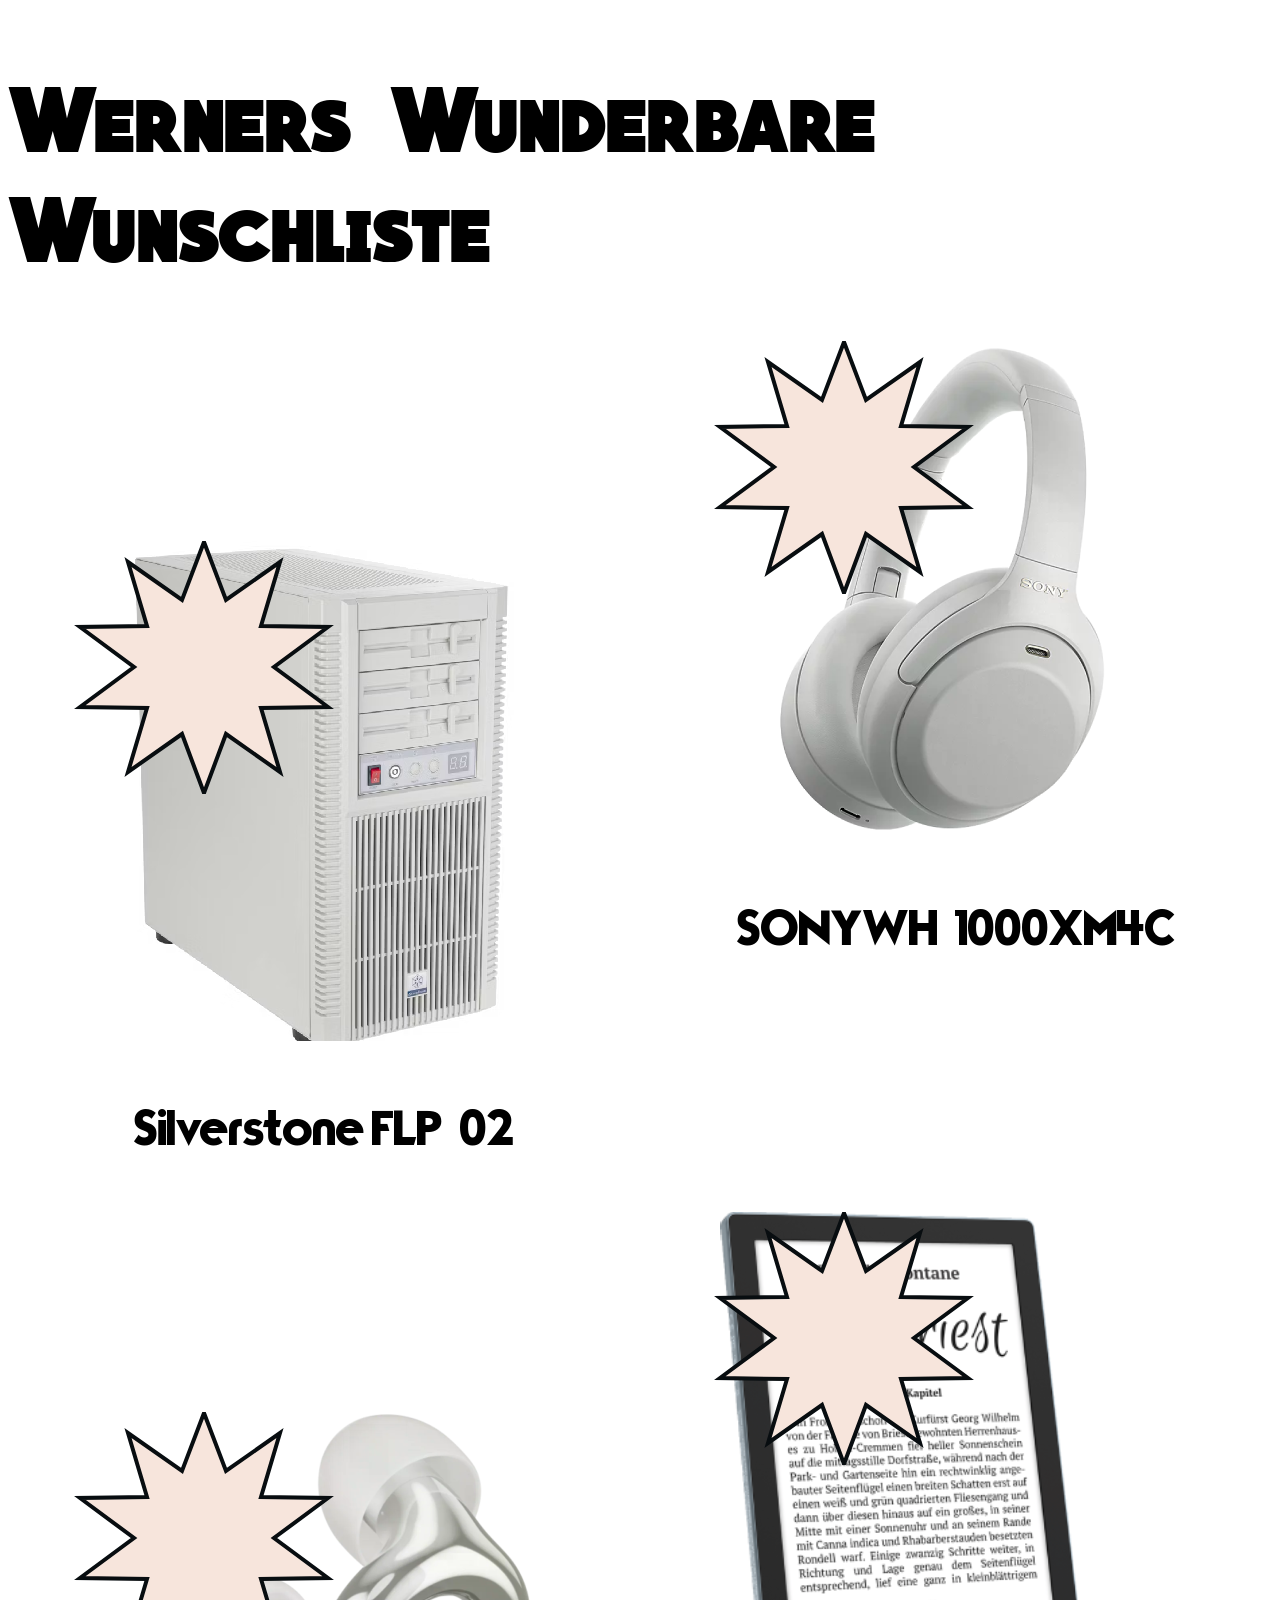
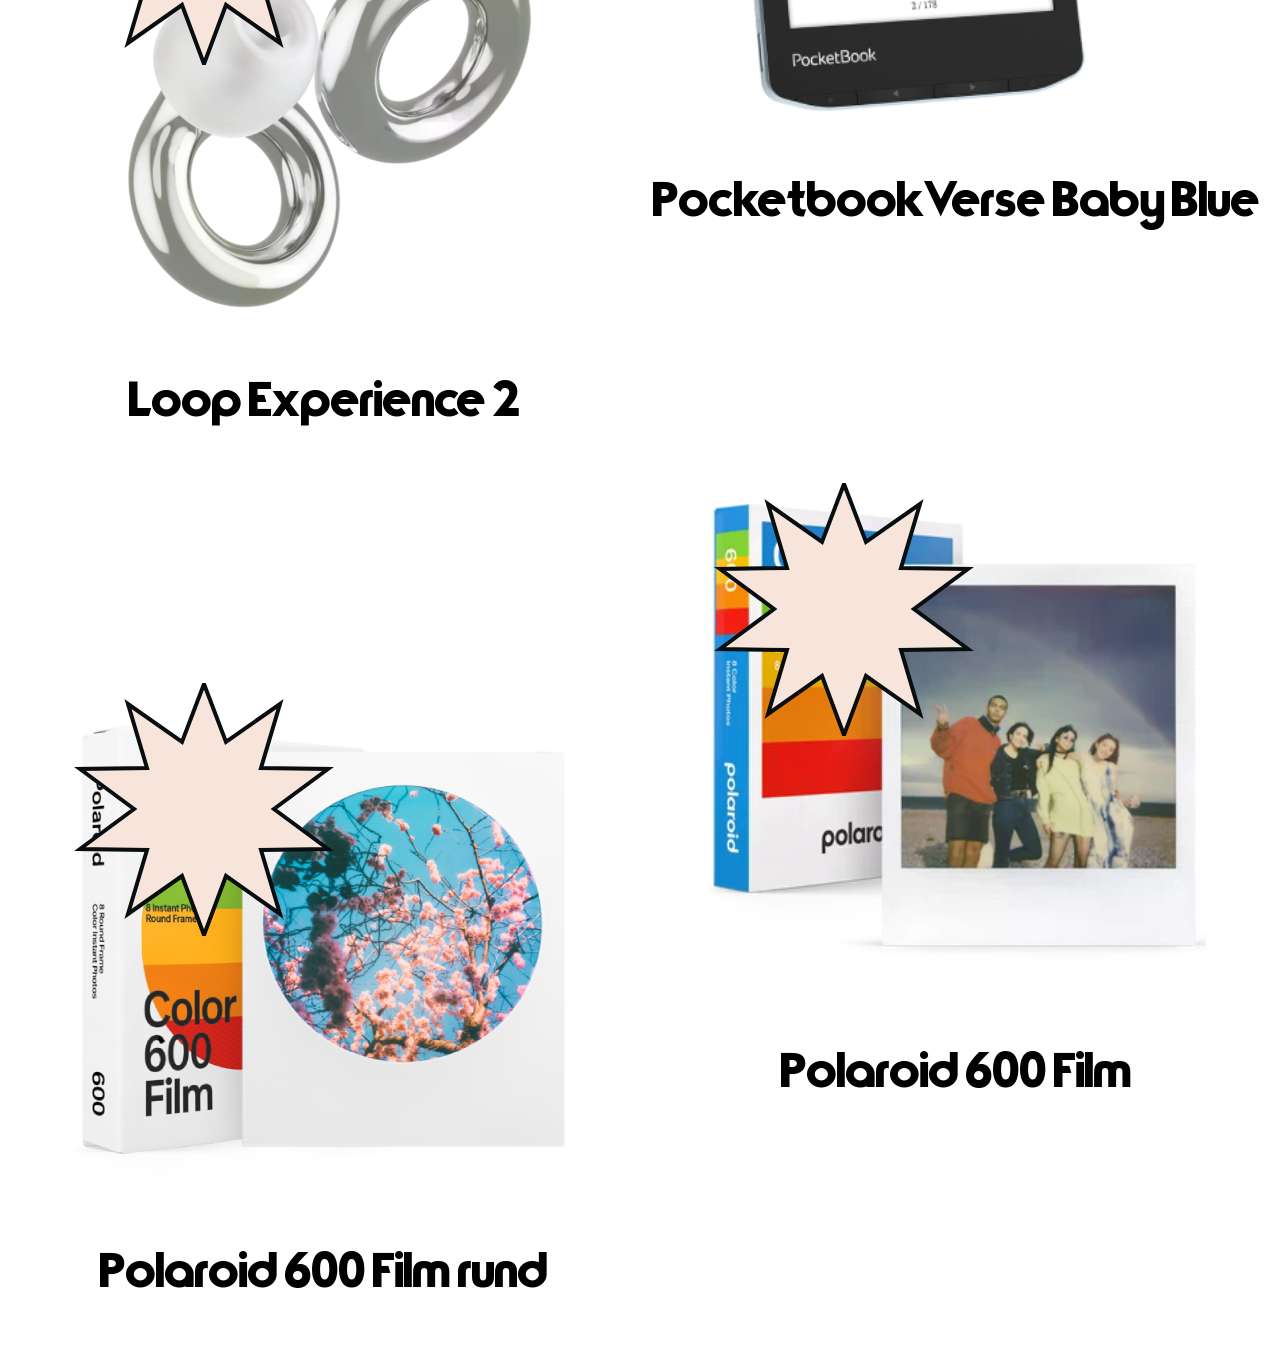
==== index.html @ a904d970 "weitere custom fonts gedownloadet. ein font für die produktnamen festgelegt" ====
<!DOCTYPE html>
<html lang="de">
<head>
    <meta charset="UTF-8">
    <meta name="viewport" content="width=device-width, initial-scale=1.0">
    <title>WWW</title>
    <link rel="stylesheet" href="styles.css">
</head>
<body>
    <h1>Werners Wunderbare Wunschliste</h1>
    <div class="wishlist">
        <div class="left-side">
            <div class="blocker"></div>
            <div class="left-content-container">
                <img src="pictures/pictures_one-size/2_pc-case.png" class="pc">
                <img src="pictures/price_star.svg" class="star-left">
                <p>Silverstone FLP-02</p>
            </div>
            <div class="left-content-container">
                <img src="pictures/pictures_one-size/2_loop-earplugs.png" class="pc">
                <img src="pictures/price_star.svg" class="star-left">
                <p>Loop Experience 2</p>
            </div>
            <div class="left-content-container">
                <img src="pictures/pictures_one-size/2_polaroid-round.png" class="polaroidRound">
                <img src="pictures/price_star.svg" class="star-left">
                <p>Polaroid 600 Film rund</p>
            </div>
        </div>
        <div class="right-side">
            <div class="right-content-container">
                <img src="pictures/pictures_one-size/2_sony_kopfhörer.png" class="headphone">
                <img src="pictures/price_star.svg" class="star-right">
                <p>SONY WH-1000XM4C</p>
            </div>
            <div class="right-content-container">
                <img src="pictures/pictures_one-size/2_e-reader.png" class="reader">
                <img src="pictures/price_star.svg" class="star-right">
                <p>Pocketbook Verse Baby Blue</p>
            </div>
            <div class="right-content-container">
                <img src="pictures/pictures_one-size/2_polaroid.png" class="polaroid">
                <img src="pictures/price_star.svg" class="star-right">
                <p>Polaroid 600 Film</p>
            </div>
        </div>
    </div>
</body>
</html>
---- styles.css ----
@font-face {
    font-family: disco;
    src: url(/pictures/70SdiscopersonaluseBold-w14z2.otf);
}

@font-face {
    font-family: kritzelei;
    src: url(/pictures/BubbleBath.ttf);
}
@font-face {
    font-family: portal;
    src: url(/pictures/Typographica-Blp5.ttf);
}
@font-face {
    font-family: brachial;
    src: url(/pictures/QuartzoBold-W9lv.ttf);
}


.wishlist {
    display: flex;
}

.left-side, .right-side {
    width: 50%;
    display: flex;
    flex-direction: column;
    align-items: center;
    gap: 200px;
}

.star-left {
    position: absolute;
    left: 0px;
}

.star-right {
    position: absolute;
    left: 50%;
}

p {
    text-align: center;
    font-family: "portal";
    font-size: 50px;
}

h1 {
    display: flex;
    justify-content: center;
    font-family: "brachial";
    font-size: 90px;
    /* color: green;
    rotate: 357deg; */
}
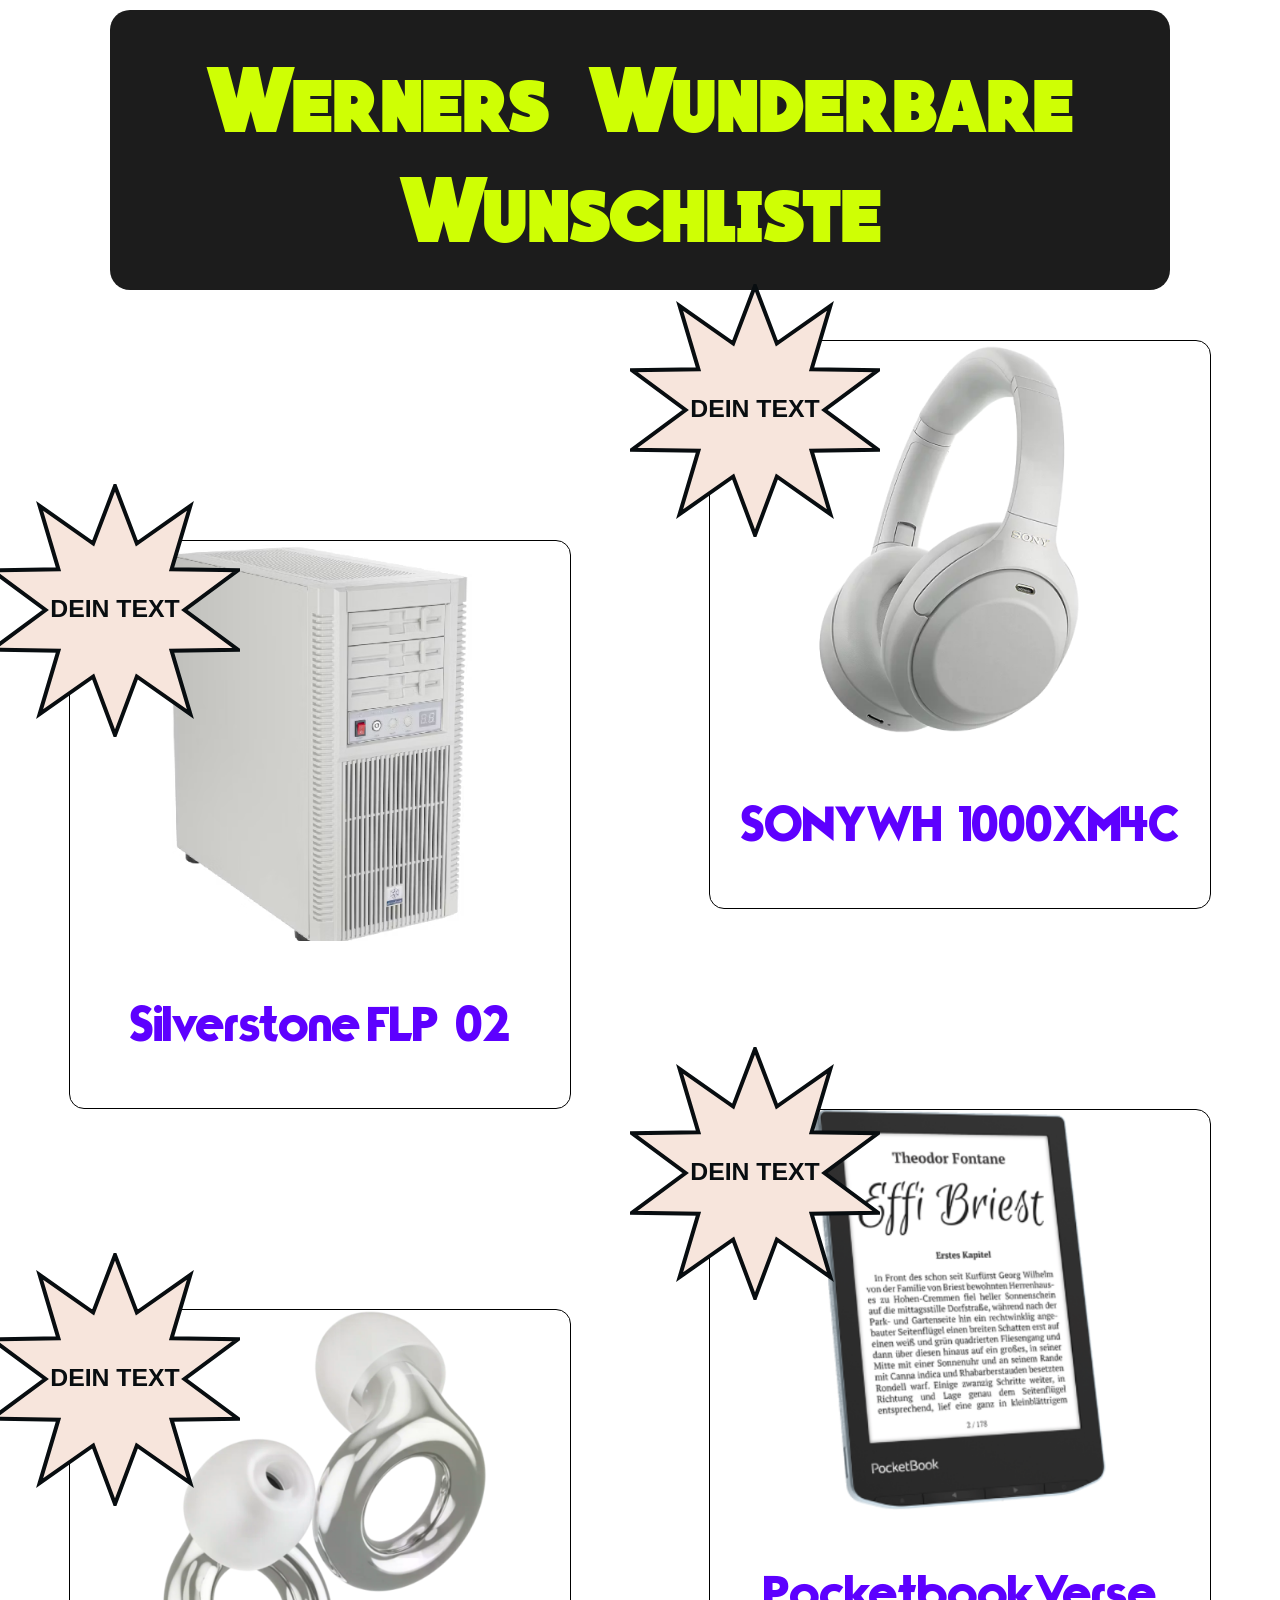
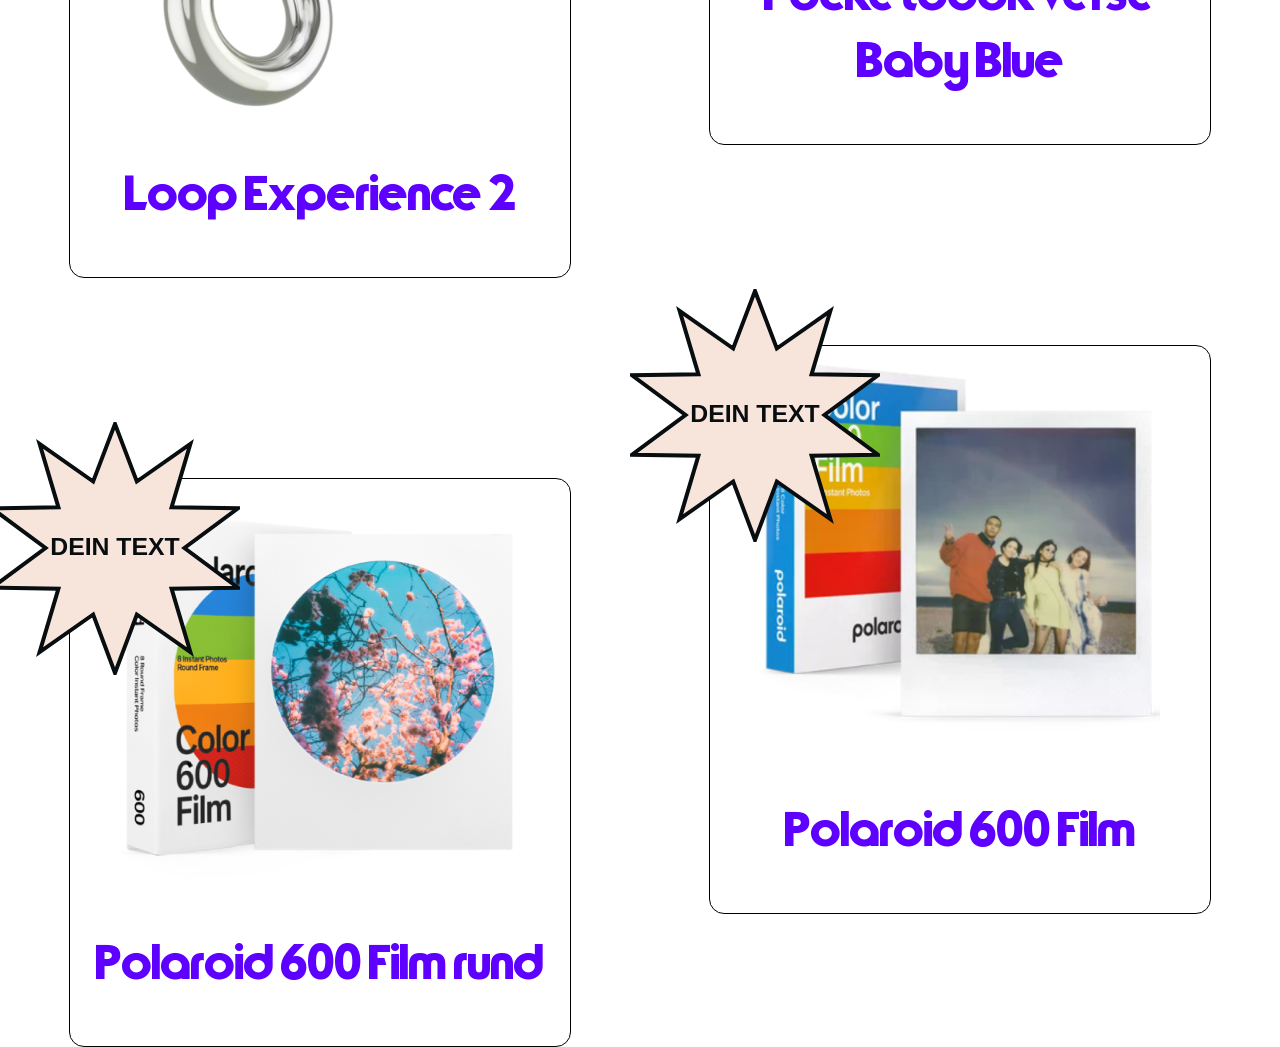
==== commit c779d8d7: "das perisstern-svg wurde überarbeitet. es steht nun text darin und die grafik hat kein padding. es w" ====
--- a/index.html
+++ b/index.html
@@ -12,34 +12,35 @@
         <div class="left-side">
             <div class="blocker"></div>
             <div class="left-content-container">
-                <img src="pictures/pictures_one-size/2_pc-case.png" class="pc">
+                <img src="pictures/pictures_one-size/2_pc-case.png" class="img-l">
                 <img src="pictures/price_star.svg" class="star-left">
                 <p>Silverstone FLP-02</p>
             </div>
             <div class="left-content-container">
-                <img src="pictures/pictures_one-size/2_loop-earplugs.png" class="pc">
+                <img src="pictures/pictures_one-size/2_loop-earplugs.png" class="img-l">
                 <img src="pictures/price_star.svg" class="star-left">
                 <p>Loop Experience 2</p>
             </div>
             <div class="left-content-container">
-                <img src="pictures/pictures_one-size/2_polaroid-round.png" class="polaroidRound">
+                <img src="pictures/pictures_one-size/2_polaroid-round.png" class="img-l">
                 <img src="pictures/price_star.svg" class="star-left">
                 <p>Polaroid 600 Film rund</p>
             </div>
         </div>
         <div class="right-side">
             <div class="right-content-container">
-                <img src="pictures/pictures_one-size/2_sony_kopfhörer.png" class="headphone">
+                <img src="pictures/pictures_one-size/2_sony_kopfhörer.png" class="img-r">
                 <img src="pictures/price_star.svg" class="star-right">
                 <p>SONY WH-1000XM4C</p>
             </div>
             <div class="right-content-container">
-                <img src="pictures/pictures_one-size/2_e-reader.png" class="reader">
+                <img src="pictures/pictures_one-size/2_e-reader.png" class="img-r">
                 <img src="pictures/price_star.svg" class="star-right">
-                <p>Pocketbook Verse Baby Blue</p>
+                <p>Pocketbook Verse<br> 
+                    Baby Blue</p>
             </div>
             <div class="right-content-container">
-                <img src="pictures/pictures_one-size/2_polaroid.png" class="polaroid">
+                <img src="pictures/pictures_one-size/2_polaroid.png" class="img-r">
                 <img src="pictures/price_star.svg" class="star-right">
                 <p>Polaroid 600 Film</p>
             </div>
--- a/styles.css
+++ b/styles.css
@@ -16,6 +16,12 @@
     src: url(/pictures/QuartzoBold-W9lv.ttf);
 }
 
+body {
+    /* background-color: #1C1C1C; */
+    background-color: white;
+    margin: 0;
+}
+
 
 .wishlist {
     display: flex;
@@ -25,31 +31,50 @@
     width: 50%;
     display: flex;
     flex-direction: column;
+    gap: 200px;
     align-items: center;
-    gap: 200px;
 }
 
-.star-left {
+.star-left, .star-right {
     position: absolute;
-    left: 0px;
-}
-
-.star-right {
-    position: absolute;
-    left: 50%;
+    width: 50%;
+    left: -16%;
+    top: -10%;
 }
 
 p {
     text-align: center;
     font-family: "portal";
     font-size: 50px;
+    background-color: white;
+    color: #5D00FF
 }
 
 h1 {
     display: flex;
-    justify-content: center;
+    flex-direction: column;
+    align-items: center;
     font-family: "brachial";
     font-size: 90px;
-    /* color: green;
-    rotate: 357deg; */
+    color: #CFFF04;
+    background-color: #1C1C1C;
+    margin: 10px auto 50px;
+    padding: 30px;
+    width: 1000px;
+    text-align: center;
+    border-radius: 20px;
+    /* rotate: 357deg; */
 }
+
+.left-content-container, .right-content-container {
+    border: 1px solid black;
+    border-radius: 15px;
+    display: flex;
+    flex-direction: column;
+    align-items: center;
+    position: relative;
+}
+
+.img-l, .img-r {
+    width: 80%;
+}
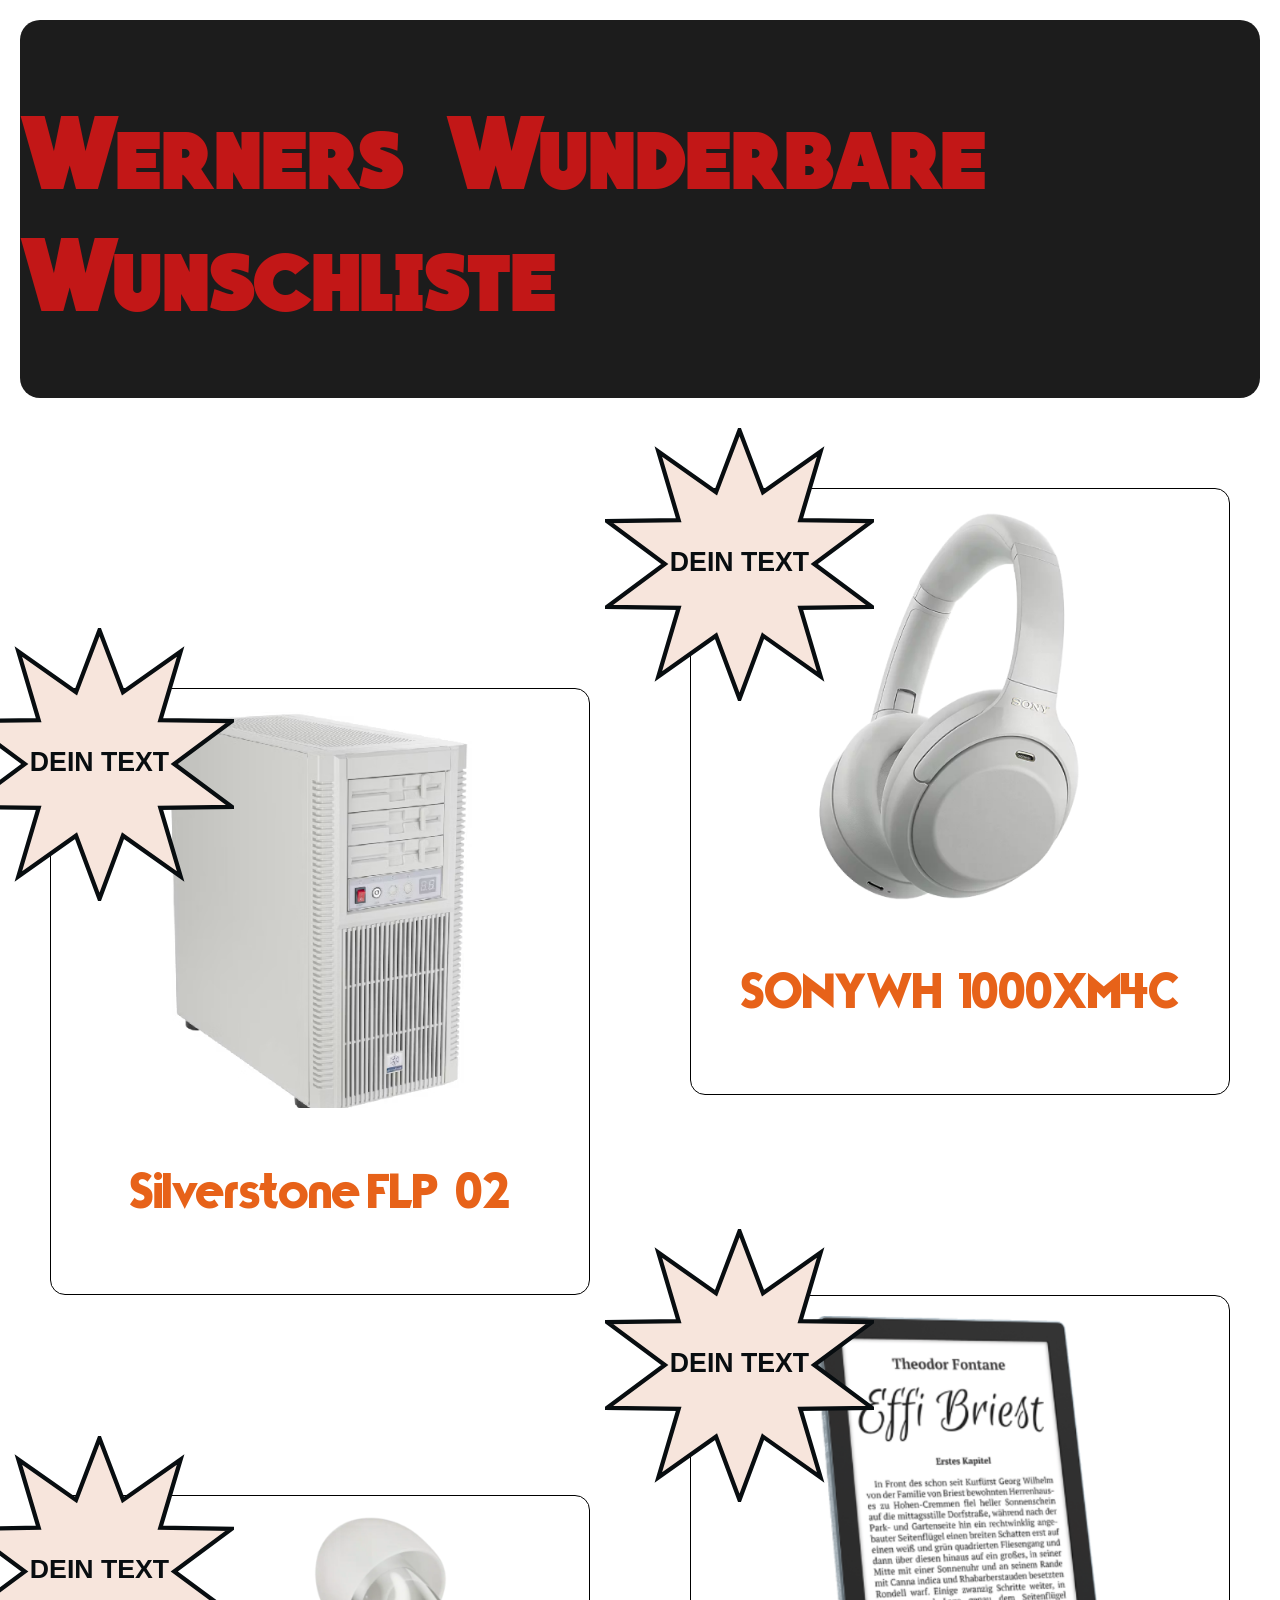
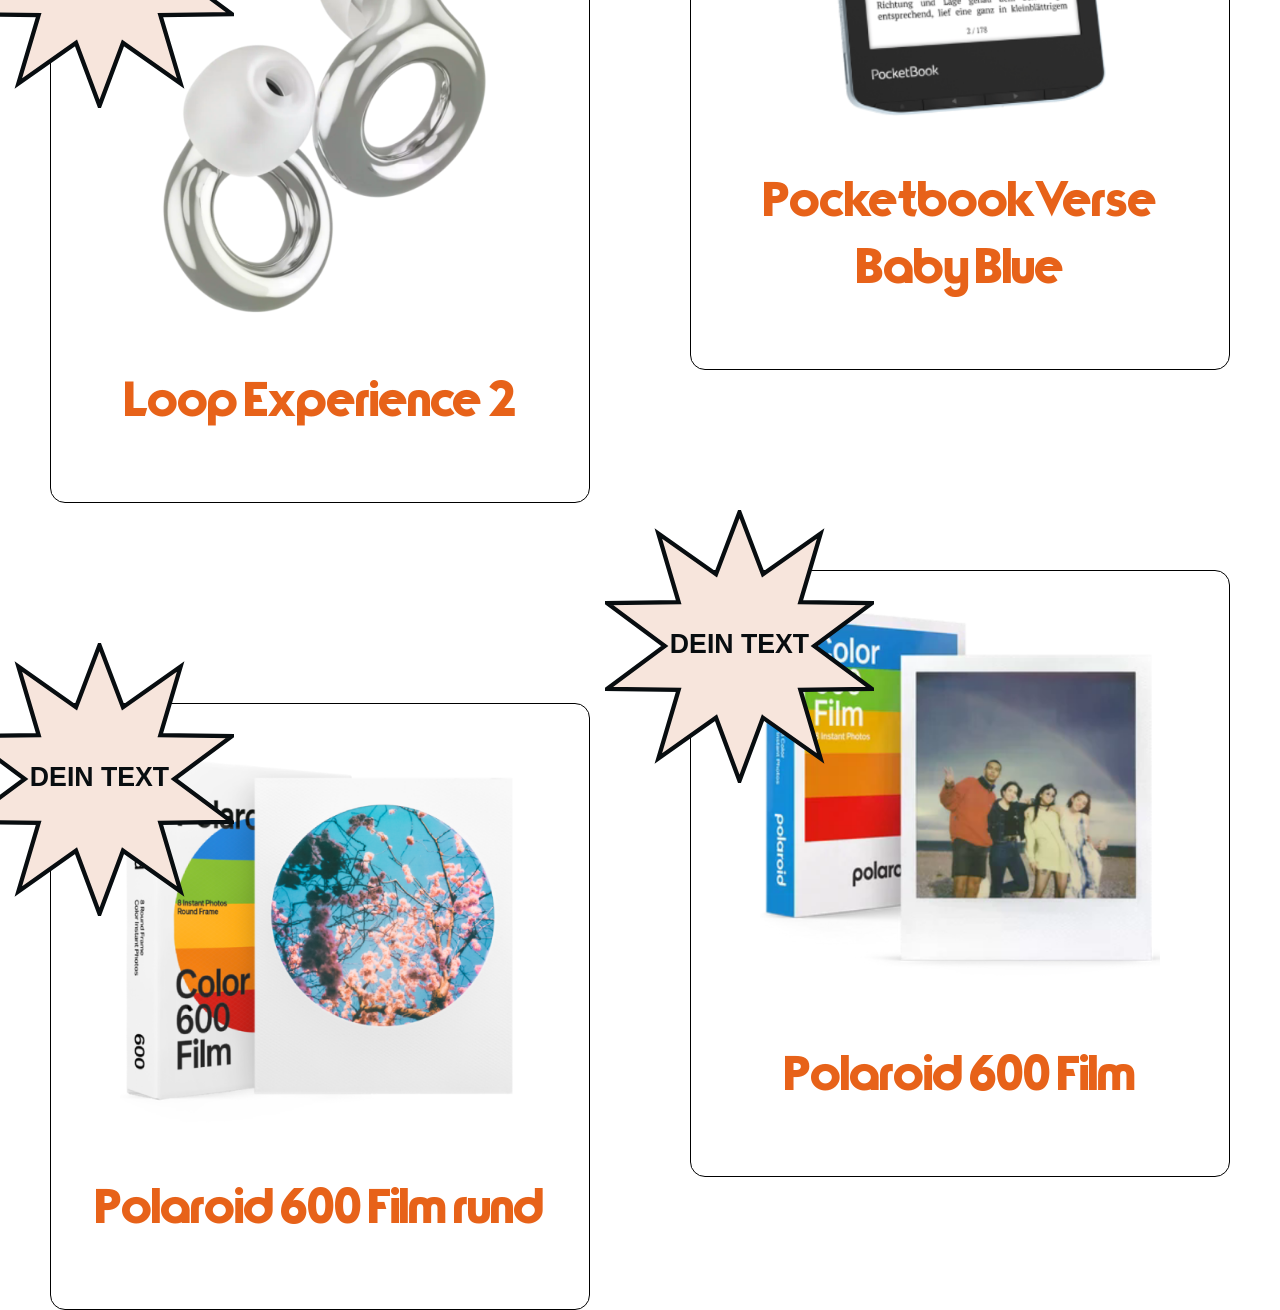
==== commit fdd98734: "heading hat extra klasse bekommen. so konnte ich sie perfekt mittig platzieren. die anpassung für h1" ====
--- a/index.html
+++ b/index.html
@@ -7,7 +7,9 @@
     <link rel="stylesheet" href="styles.css">
 </head>
 <body>
-    <h1>Werners Wunderbare Wunschliste</h1>
+    <div class="heading">
+        <h1>Werners Wunderbare Wunschliste</h1>
+    </div>
     <div class="wishlist">
         <div class="left-side">
             <div class="blocker"></div>
--- a/styles.css
+++ b/styles.css
@@ -19,6 +19,7 @@
 body {
     /* background-color: #1C1C1C; */
     background-color: white;
+    /* background-color: #562717; */
     margin: 0;
 }
 
@@ -46,24 +47,22 @@
     text-align: center;
     font-family: "portal";
     font-size: 50px;
-    background-color: white;
-    color: #5D00FF
+    color: #5D00FF;
+    color: #E76219;
 }
 
-h1 {
+.heading {
     display: flex;
-    flex-direction: column;
     align-items: center;
+    justify-content: center;
+    color: #CFFF04;
+    color: #C21717;
+    background-color: #1C1C1C;
+    margin: 20px;
+    margin-bottom: 90px;
+    border-radius: 20px;
+    font-size: 50px;
     font-family: "brachial";
-    font-size: 90px;
-    color: #CFFF04;
-    background-color: #1C1C1C;
-    margin: 10px auto 50px;
-    padding: 30px;
-    width: 1000px;
-    text-align: center;
-    border-radius: 20px;
-    /* rotate: 357deg; */
 }
 
 .left-content-container, .right-content-container {
@@ -73,6 +72,7 @@
     flex-direction: column;
     align-items: center;
     position: relative;
+    padding: 3%;
 }
 
 .img-l, .img-r {
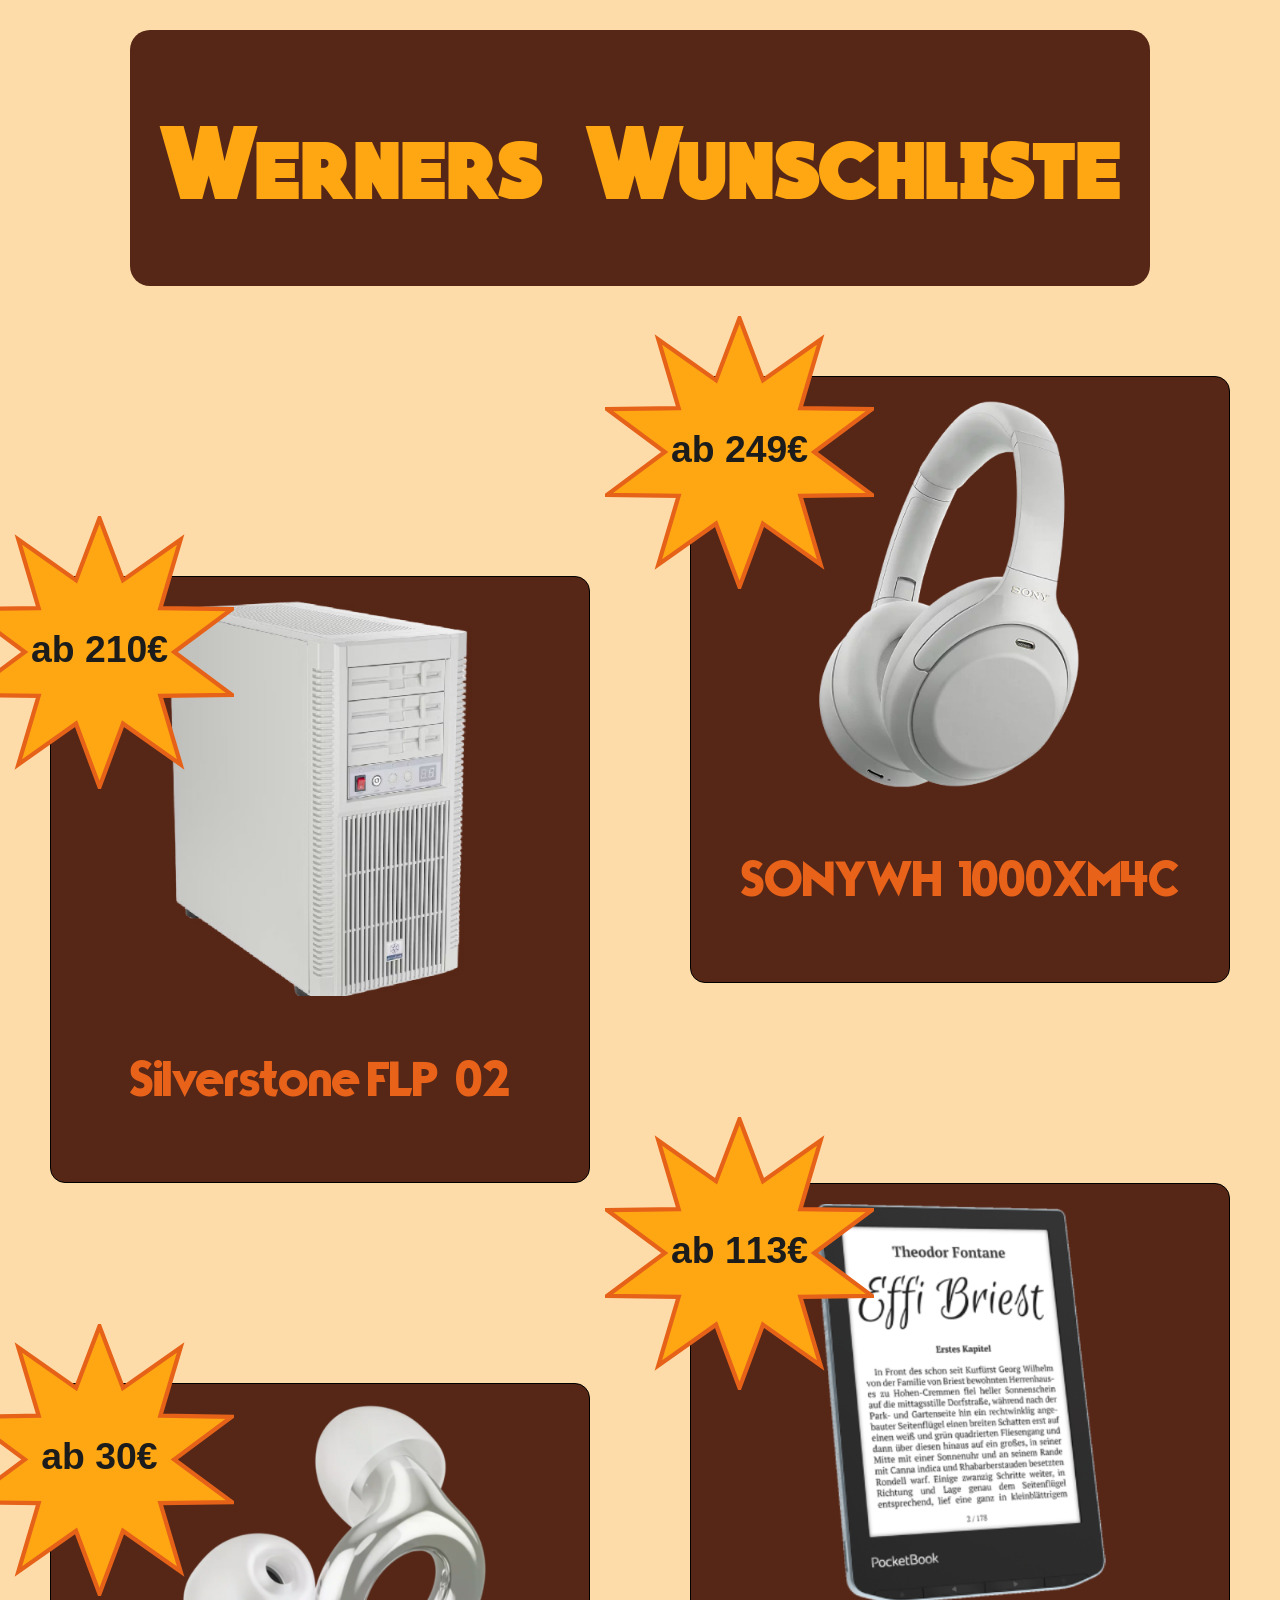
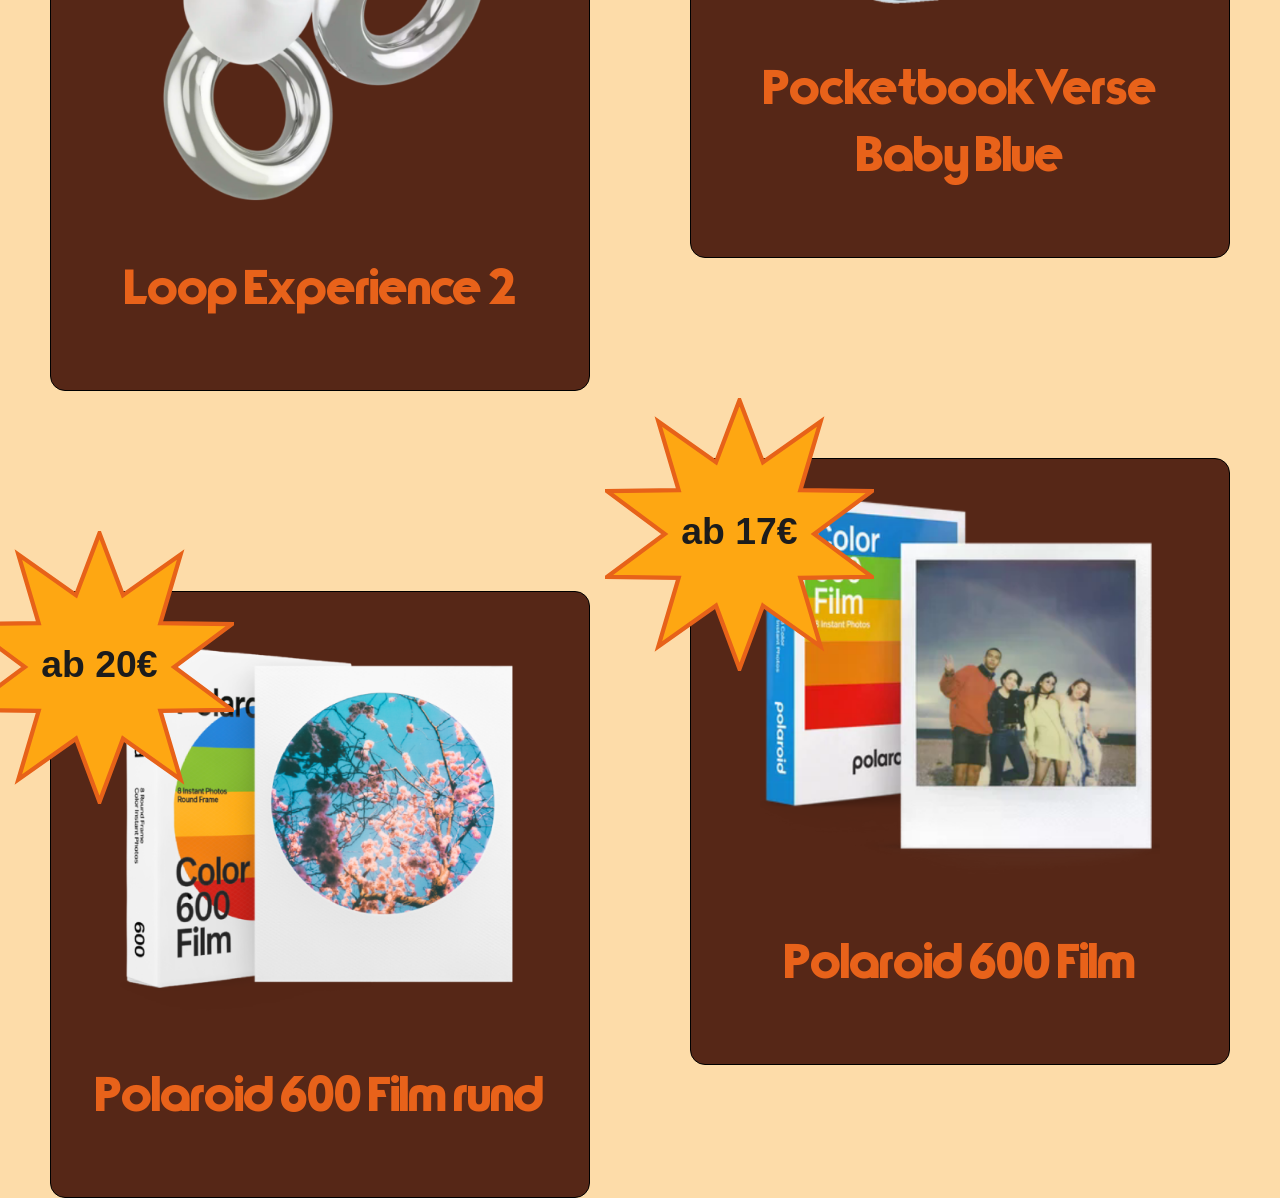
==== commit 3016075d: "es wurde ein neuer ordner im repo erstellt. dort werden die perisschilder-svg gespeichert. es wurde " ====
--- a/index.html
+++ b/index.html
@@ -8,42 +8,42 @@
 </head>
 <body>
     <div class="heading">
-        <h1>Werners Wunderbare Wunschliste</h1>
+        <h1>Werners Wunschliste</h1>
     </div>
     <div class="wishlist">
         <div class="left-side">
             <div class="blocker"></div>
             <div class="left-content-container">
                 <img src="pictures/pictures_one-size/2_pc-case.png" class="img-l">
-                <img src="pictures/price_star.svg" class="star-left">
+                <img src="pictures/price-star-products/price-star-pc.svg" class="star-left">
                 <p>Silverstone FLP-02</p>
             </div>
             <div class="left-content-container">
                 <img src="pictures/pictures_one-size/2_loop-earplugs.png" class="img-l">
-                <img src="pictures/price_star.svg" class="star-left">
+                <img src="pictures/price-star-products/price-star-loop.svg" class="star-left">
                 <p>Loop Experience 2</p>
             </div>
             <div class="left-content-container">
                 <img src="pictures/pictures_one-size/2_polaroid-round.png" class="img-l">
-                <img src="pictures/price_star.svg" class="star-left">
+                <img src="pictures/price-star-products/price-star-polaroidR.svg" class="star-left">
                 <p>Polaroid 600 Film rund</p>
             </div>
         </div>
         <div class="right-side">
             <div class="right-content-container">
                 <img src="pictures/pictures_one-size/2_sony_kopfhörer.png" class="img-r">
-                <img src="pictures/price_star.svg" class="star-right">
+                <img src="pictures/price-star-products/price-star-headphones.svg" class="star-right">
                 <p>SONY WH-1000XM4C</p>
             </div>
             <div class="right-content-container">
                 <img src="pictures/pictures_one-size/2_e-reader.png" class="img-r">
-                <img src="pictures/price_star.svg" class="star-right">
+                <img src="pictures/price-star-products/price-star-reader.svg" class="star-right">
                 <p>Pocketbook Verse<br> 
                     Baby Blue</p>
             </div>
             <div class="right-content-container">
                 <img src="pictures/pictures_one-size/2_polaroid.png" class="img-r">
-                <img src="pictures/price_star.svg" class="star-right">
+                <img src="pictures/price-star-products/price-star-polaroid.svg" class="star-right">
                 <p>Polaroid 600 Film</p>
             </div>
         </div>
--- a/styles.css
+++ b/styles.css
@@ -18,7 +18,8 @@
 
 body {
     /* background-color: #1C1C1C; */
-    background-color: white;
+    background-color: #FDDCA9;
+    /* background-color: white; */
     /* background-color: #562717; */
     margin: 0;
 }
@@ -48,17 +49,17 @@
     font-family: "portal";
     font-size: 50px;
     color: #5D00FF;
-    color: #E76219;
+    color: #e8621a;
 }
 
 .heading {
     display: flex;
     align-items: center;
     justify-content: center;
-    color: #CFFF04;
-    color: #C21717;
-    background-color: #1C1C1C;
-    margin: 20px;
+    color: #FEA712;
+    background-color: #562717;
+    margin: 130px;
+    margin-top: 30px;
     margin-bottom: 90px;
     border-radius: 20px;
     font-size: 50px;
@@ -73,6 +74,7 @@
     align-items: center;
     position: relative;
     padding: 3%;
+    background-color: #562717;
 }
 
 .img-l, .img-r {
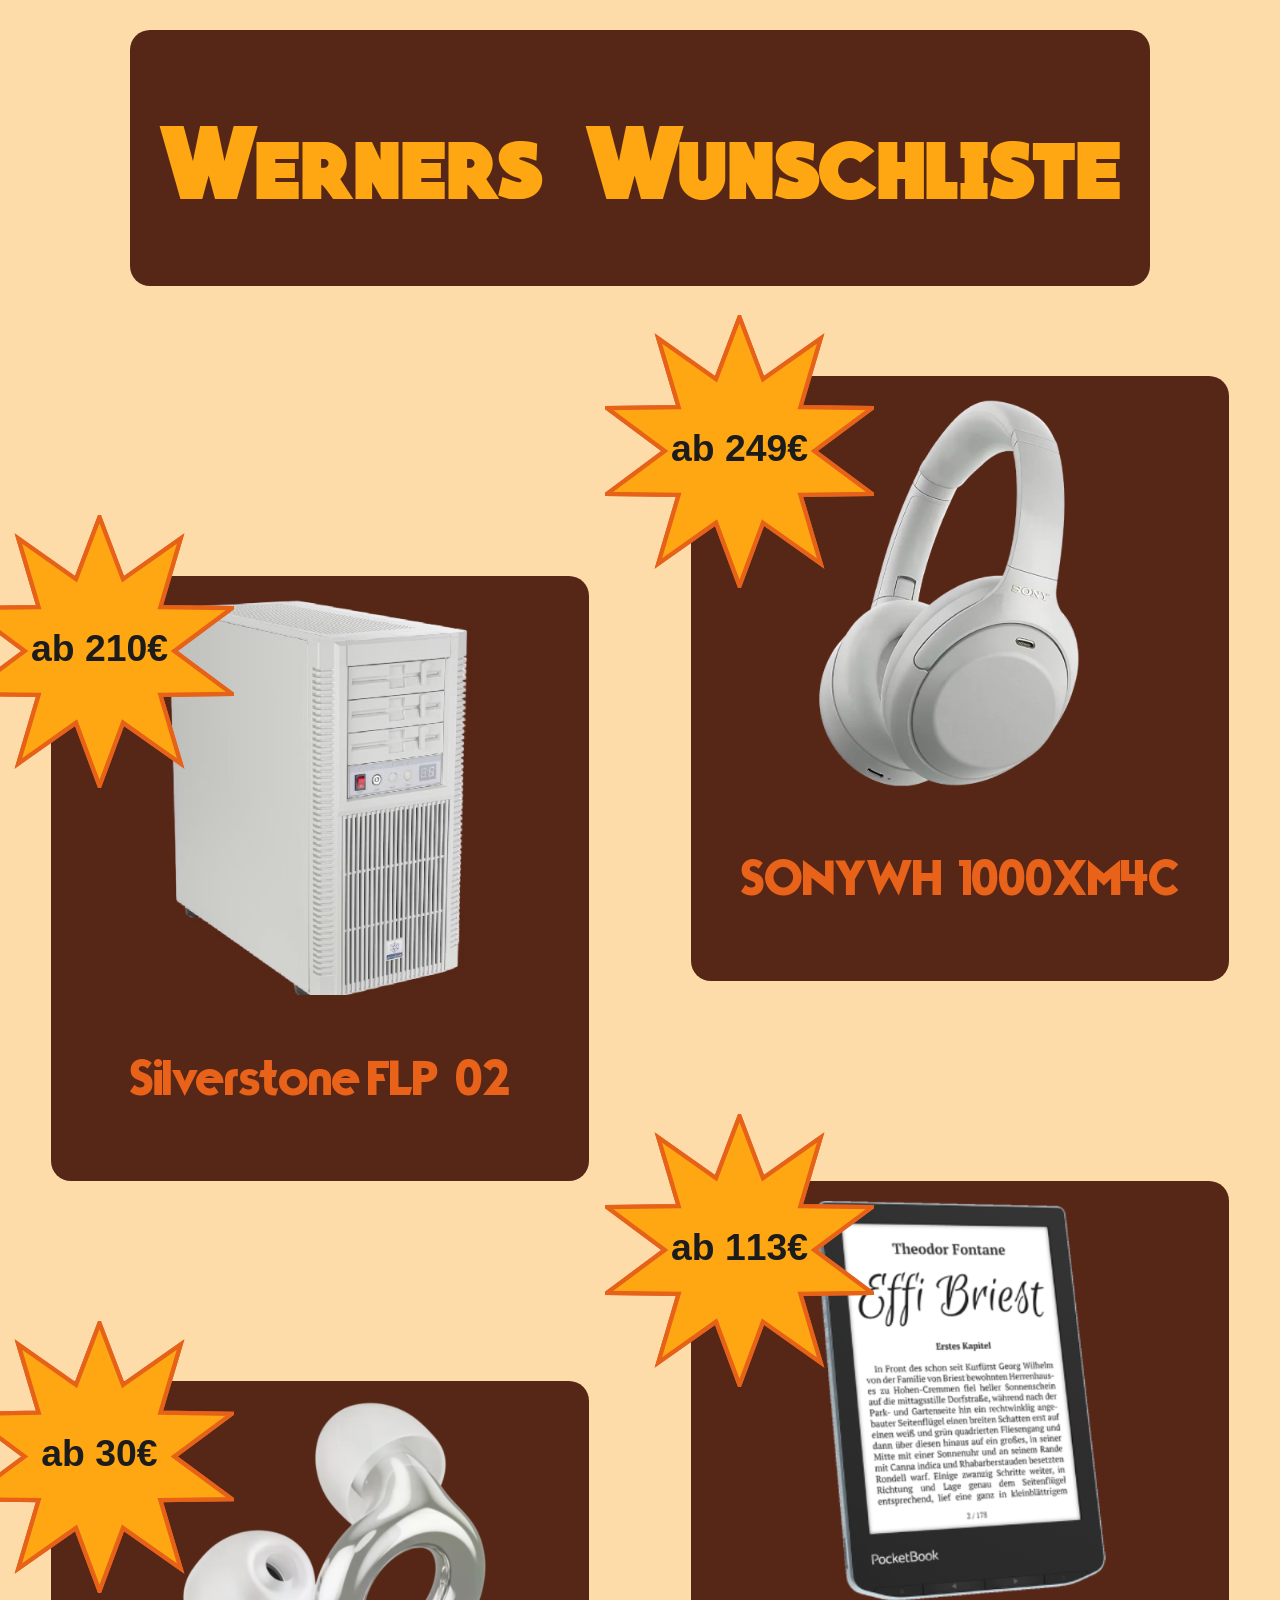
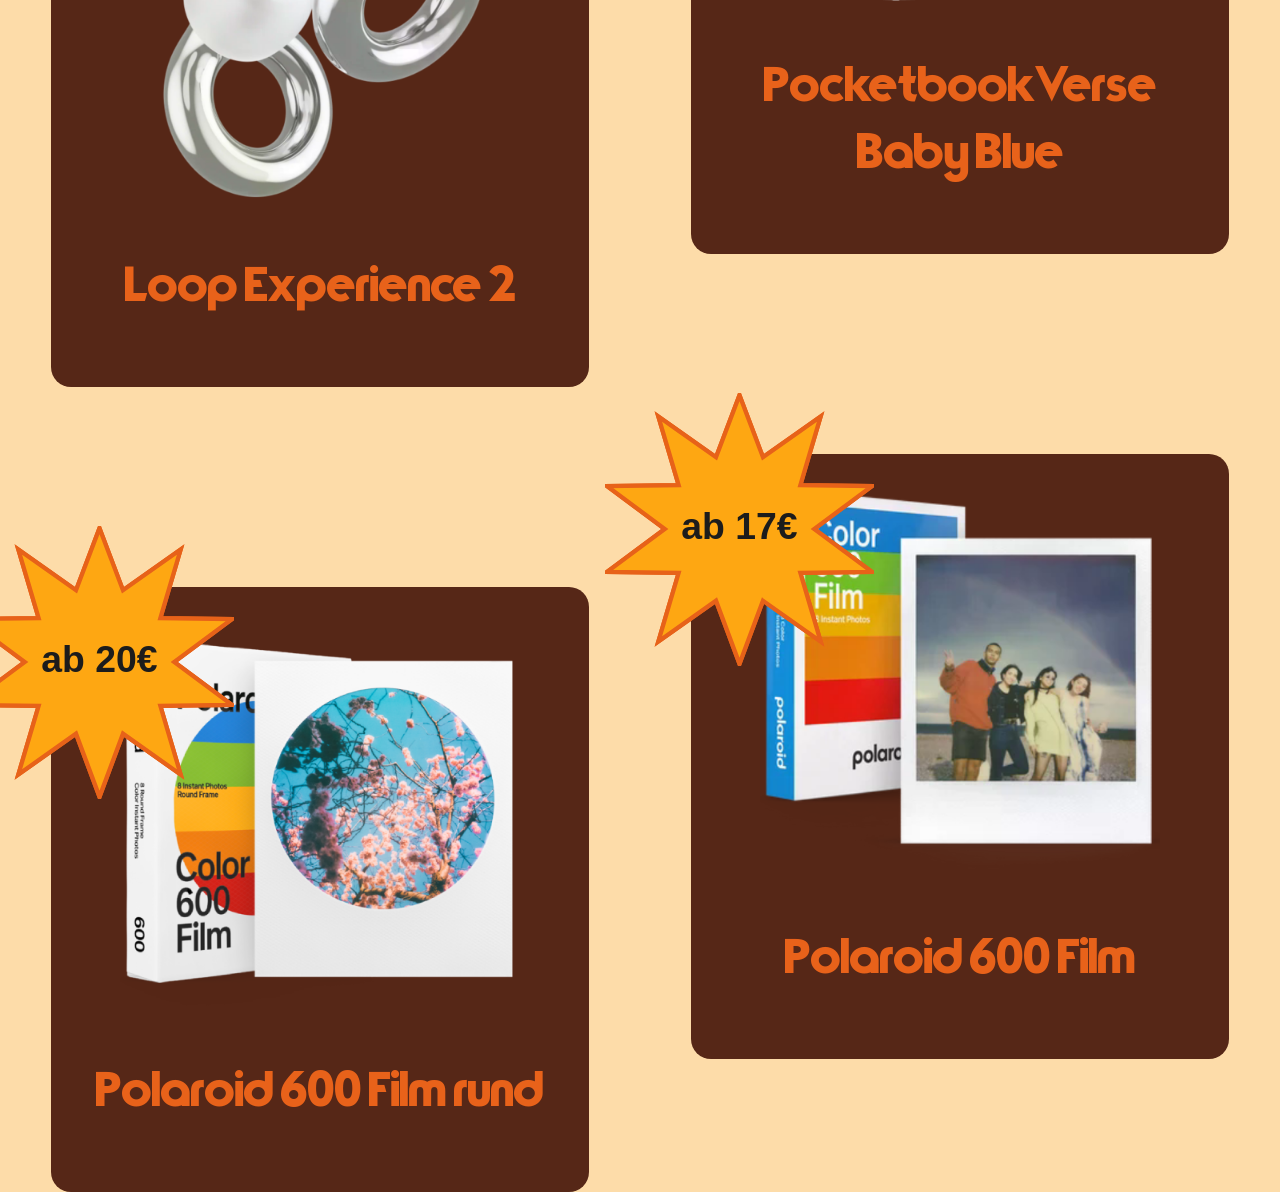
==== commit eff7cacb: "jedes preisstern wird jetzt von einem weiteren preisstern überlappt. beim hovern auf einen produkt-c" ====
--- a/index.html
+++ b/index.html
@@ -16,16 +16,19 @@
             <div class="left-content-container">
                 <img src="pictures/pictures_one-size/2_pc-case.png" class="img-l">
                 <img src="pictures/price-star-products/price-star-pc.svg" class="star-left">
+                <img src="pictures/price-star-products/price-star-pc.svg" class="star-left-rotate">
                 <p>Silverstone FLP-02</p>
             </div>
             <div class="left-content-container">
                 <img src="pictures/pictures_one-size/2_loop-earplugs.png" class="img-l">
                 <img src="pictures/price-star-products/price-star-loop.svg" class="star-left">
+                <img src="pictures/price-star-products/price-star-pc.svg" class="star-left-rotate">
                 <p>Loop Experience 2</p>
             </div>
             <div class="left-content-container">
                 <img src="pictures/pictures_one-size/2_polaroid-round.png" class="img-l">
                 <img src="pictures/price-star-products/price-star-polaroidR.svg" class="star-left">
+                <img src="pictures/price-star-products/price-star-pc.svg" class="star-left-rotate">
                 <p>Polaroid 600 Film rund</p>
             </div>
         </div>
@@ -33,17 +36,19 @@
             <div class="right-content-container">
                 <img src="pictures/pictures_one-size/2_sony_kopfhörer.png" class="img-r">
                 <img src="pictures/price-star-products/price-star-headphones.svg" class="star-right">
+                <img src="pictures/price-star-products/price-star-headphones.svg" class="star-right-rotate">
                 <p>SONY WH-1000XM4C</p>
             </div>
             <div class="right-content-container">
                 <img src="pictures/pictures_one-size/2_e-reader.png" class="img-r">
                 <img src="pictures/price-star-products/price-star-reader.svg" class="star-right">
-                <p>Pocketbook Verse<br> 
-                    Baby Blue</p>
+                <img src="pictures/price-star-products/price-star-headphones.svg" class="star-right-rotate">
+                <p>Pocketbook Verse<br>Baby Blue</p>
             </div>
             <div class="right-content-container">
                 <img src="pictures/pictures_one-size/2_polaroid.png" class="img-r">
                 <img src="pictures/price-star-products/price-star-polaroid.svg" class="star-right">
+                <img src="pictures/price-star-products/price-star-polaroid.svg" class="star-right-rotate">
                 <p>Polaroid 600 Film</p>
             </div>
         </div>
--- a/styles.css
+++ b/styles.css
@@ -16,14 +16,31 @@
     src: url(/pictures/QuartzoBold-W9lv.ttf);
 }
 
+@keyframes drehen {
+    from {
+        transform: rotate(0deg);
+    }
+    to {
+        transform: rotate(360deg);
+    }
+}
+
 body {
-    /* background-color: #1C1C1C; */
     background-color: #FDDCA9;
-    /* background-color: white; */
-    /* background-color: #562717; */
     margin: 0;
 }
 
+.heading {
+    display: flex;
+    align-items: center;
+    justify-content: center;
+    color: #FEA712;
+    background-color: #562717;
+    margin: 30px 130px 90px;
+    border-radius: 20px;
+    font-size: 50px;
+    font-family: "brachial";
+}
 
 .wishlist {
     display: flex;
@@ -37,46 +54,53 @@
     align-items: center;
 }
 
-.star-left, .star-right {
+.left-content-container, .right-content-container {
+    border-radius: 20px;
+    display: flex;
+    flex-direction: column;
+    align-items: center;
+    position: relative;
+    padding: 3%;
+    background-color: #562717;
+
+    transition: transform .2s; /* animation */
+}
+
+.left-content-container:hover, .right-content-container:hover {
+    transform: scale(1.1); /* wird 10% größer */
+}
+
+.left-content-container:hover .star-left-rotate,
+.right-content-container:hover .star-right-rotate {
+    animation: drehen 3s linear infinite;
+}
+
+.star-left, .star-left-rotate, 
+.star-right, .star-right-rotate {
     position: absolute;
     width: 50%;
     left: -16%;
     top: -10%;
 }
 
+.star-left, .star-right {
+    z-index: 3;
+}
+
+.star-left-rotate, .star-right-rotate {
+    z-index: 2;
+}
+
+.img-l, .img-r {
+    width: 80%;
+    z-index: 1;
+}
+
 p {
     text-align: center;
     font-family: "portal";
     font-size: 50px;
-    color: #5D00FF;
     color: #e8621a;
 }
 
-.heading {
-    display: flex;
-    align-items: center;
-    justify-content: center;
-    color: #FEA712;
-    background-color: #562717;
-    margin: 130px;
-    margin-top: 30px;
-    margin-bottom: 90px;
-    border-radius: 20px;
-    font-size: 50px;
-    font-family: "brachial";
-}
 
-.left-content-container, .right-content-container {
-    border: 1px solid black;
-    border-radius: 15px;
-    display: flex;
-    flex-direction: column;
-    align-items: center;
-    position: relative;
-    padding: 3%;
-    background-color: #562717;
-}
-
-.img-l, .img-r {
-    width: 80%;
-}
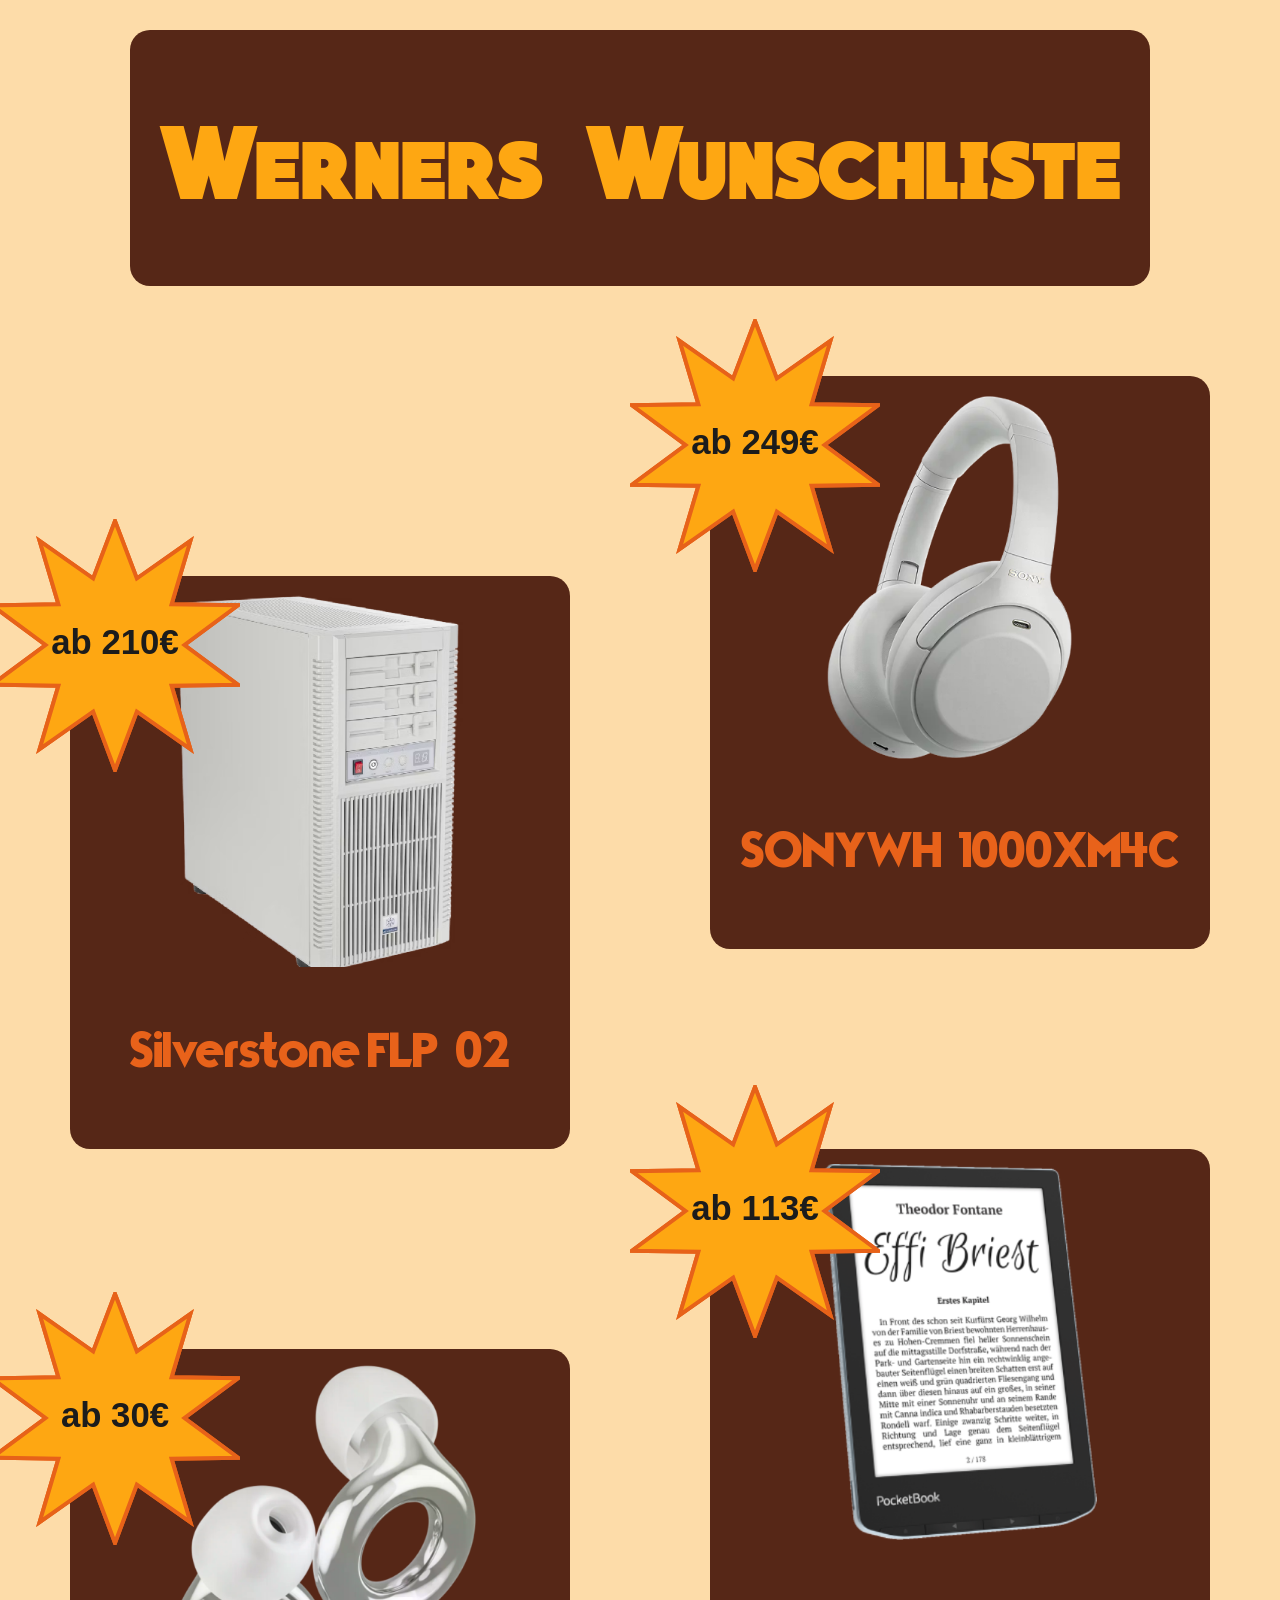
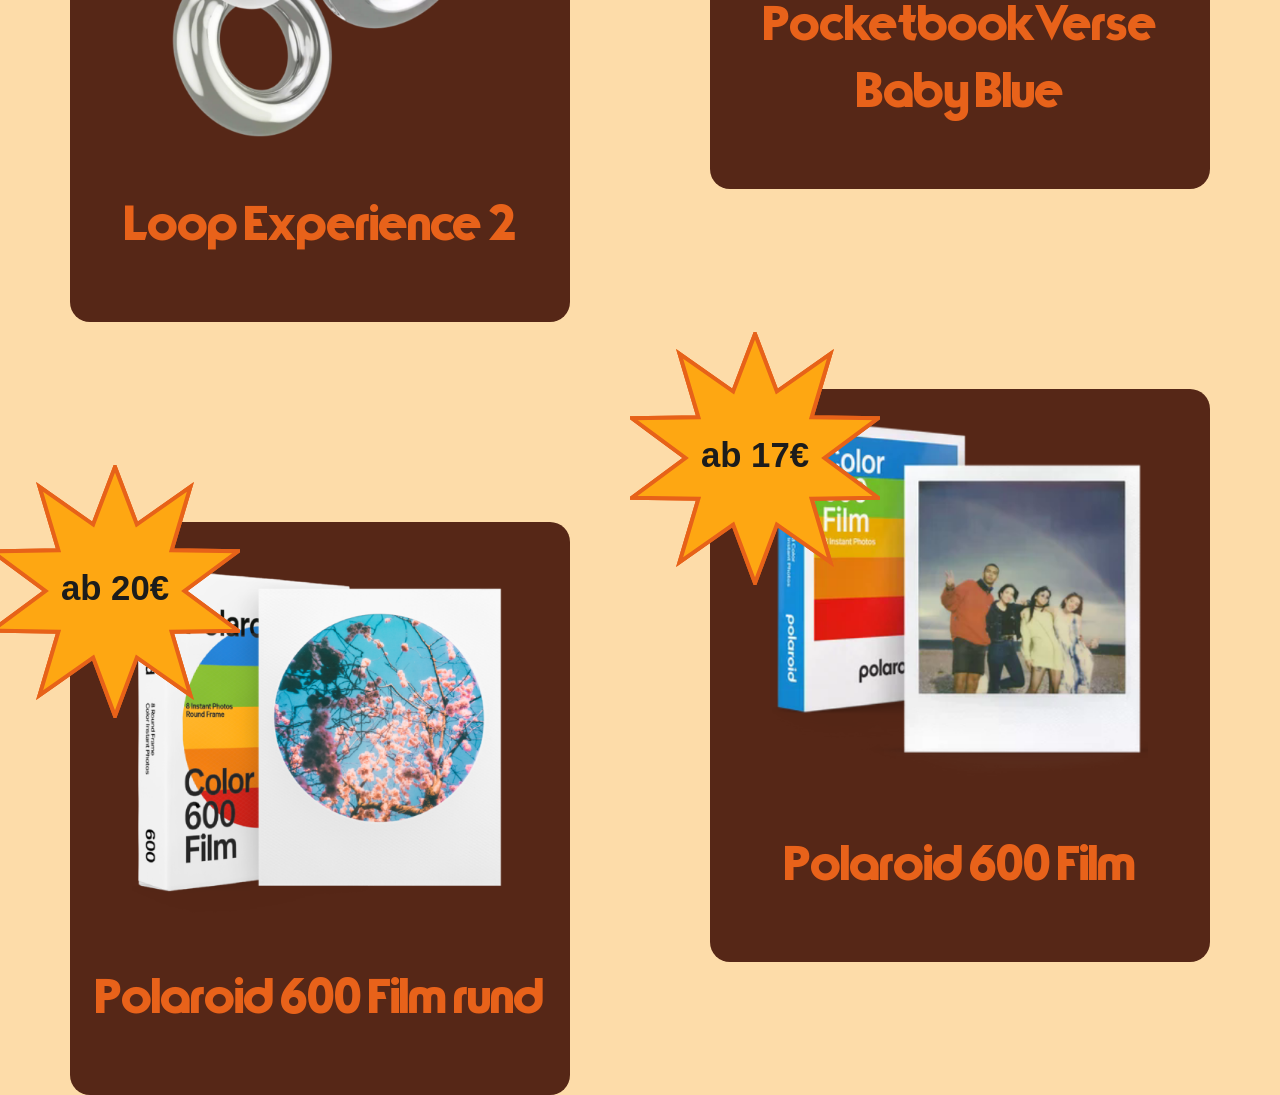
==== commit b288d971: "jeder produkt-container ist ein anklickbarer link, welcher zur idealo seite des produkts führt. die " ====
--- a/index.html
+++ b/index.html
@@ -13,44 +13,56 @@
     <div class="wishlist">
         <div class="left-side">
             <div class="blocker"></div>
-            <div class="left-content-container">
-                <img src="pictures/pictures_one-size/2_pc-case.png" class="img-l">
-                <img src="pictures/price-star-products/price-star-pc.svg" class="star-left">
-                <img src="pictures/price-star-products/price-star-pc.svg" class="star-left-rotate">
-                <p>Silverstone FLP-02</p>
-            </div>
-            <div class="left-content-container">
-                <img src="pictures/pictures_one-size/2_loop-earplugs.png" class="img-l">
-                <img src="pictures/price-star-products/price-star-loop.svg" class="star-left">
-                <img src="pictures/price-star-products/price-star-pc.svg" class="star-left-rotate">
-                <p>Loop Experience 2</p>
-            </div>
-            <div class="left-content-container">
-                <img src="pictures/pictures_one-size/2_polaroid-round.png" class="img-l">
-                <img src="pictures/price-star-products/price-star-polaroidR.svg" class="star-left">
-                <img src="pictures/price-star-products/price-star-pc.svg" class="star-left-rotate">
-                <p>Polaroid 600 Film rund</p>
-            </div>
+            <a href="https://www.idealo.de/preisvergleich/OffersOfProduct/208185497_-flp02-silverstone-technology.html" target="_blank">
+                <div class="left-content-container">
+                    <img src="pictures/pictures_one-size/2_pc-case.png" class="img-l">
+                    <img src="pictures/price-star-products/price-star-pc.svg" class="star-left">
+                    <img src="pictures/price-star-products/price-star-pc.svg" class="star-left-rotate">
+                    <p>Silverstone FLP-02</p>
+                </div>
+            </a>
+            <a href="https://www.idealo.de/preisvergleich/OffersOfProduct/206938114_-experience-2-silber-loop.html" target="_blank">
+                <div class="left-content-container">
+                    <img src="pictures/pictures_one-size/2_loop-earplugs.png" class="img-l">
+                    <img src="pictures/price-star-products/price-star-loop.svg" class="star-left">
+                    <img src="pictures/price-star-products/price-star-pc.svg" class="star-left-rotate">
+                    <p>Loop Experience 2</p>
+                </div>
+            </a>
+            <a href="https://www.idealo.de/preisvergleich/OffersOfProduct/201364928_-color-600-round-frame-polaroid.html" target="_blank">
+                <div class="left-content-container">
+                    <img src="pictures/pictures_one-size/2_polaroid-round.png" class="img-l">
+                    <img src="pictures/price-star-products/price-star-polaroidR.svg" class="star-left">
+                    <img src="pictures/price-star-products/price-star-pc.svg" class="star-left-rotate">
+                    <p>Polaroid 600 Film rund</p>
+                </div>
+            </a>
         </div>
         <div class="right-side">
-            <div class="right-content-container">
-                <img src="pictures/pictures_one-size/2_sony_kopfhörer.png" class="img-r">
-                <img src="pictures/price-star-products/price-star-headphones.svg" class="star-right">
-                <img src="pictures/price-star-products/price-star-headphones.svg" class="star-right-rotate">
-                <p>SONY WH-1000XM4C</p>
-            </div>
-            <div class="right-content-container">
-                <img src="pictures/pictures_one-size/2_e-reader.png" class="img-r">
-                <img src="pictures/price-star-products/price-star-reader.svg" class="star-right">
-                <img src="pictures/price-star-products/price-star-headphones.svg" class="star-right-rotate">
-                <p>Pocketbook Verse<br>Baby Blue</p>
-            </div>
-            <div class="right-content-container">
-                <img src="pictures/pictures_one-size/2_polaroid.png" class="img-r">
-                <img src="pictures/price-star-products/price-star-polaroid.svg" class="star-right">
-                <img src="pictures/price-star-products/price-star-polaroid.svg" class="star-right-rotate">
-                <p>Polaroid 600 Film</p>
-            </div>
+            <a href="https://www.idealo.de/preisvergleich/OffersOfProduct/214019326_-wh-1000xm4c-apache-207-collaboration-platinsilber-sony.html" target="_blank">
+                <div class="right-content-container">
+                    <img src="pictures/pictures_one-size/2_sony_kopfhörer.png" class="img-r">
+                    <img src="pictures/price-star-products/price-star-headphones.svg" class="star-right">
+                    <img src="pictures/price-star-products/price-star-headphones.svg" class="star-right-rotate">
+                    <p>SONY WH-1000XM4C</p>
+                </div>
+            </a>
+            <a href="https://www.idealo.de/preisvergleich/OffersOfProduct/203222499_-verse-blau-pocketbook.html" target="_blank">
+                <div class="right-content-container">
+                    <img src="pictures/pictures_one-size/2_e-reader.png" class="img-r">
+                    <img src="pictures/price-star-products/price-star-reader.svg" class="star-right">
+                    <img src="pictures/price-star-products/price-star-headphones.svg" class="star-right-rotate">
+                    <p>Pocketbook Verse<br>Baby Blue</p>
+                </div>
+            </a>
+            <a href="https://www.idealo.de/preisvergleich/OffersOfProduct/201364928_-color-600-round-frame-polaroid.html" target="_blank">
+                <div class="right-content-container">
+                    <img src="pictures/pictures_one-size/2_polaroid.png" class="img-r">
+                    <img src="pictures/price-star-products/price-star-polaroid.svg" class="star-right">
+                    <img src="pictures/price-star-products/price-star-polaroid.svg" class="star-right-rotate">
+                    <p>Polaroid 600 Film</p>
+                </div>
+            </a>
         </div>
     </div>
 </body>
--- a/styles.css
+++ b/styles.css
@@ -54,6 +54,10 @@
     align-items: center;
 }
 
+a {
+    text-decoration: none;
+}
+
 .left-content-container, .right-content-container {
     border-radius: 20px;
     display: flex;
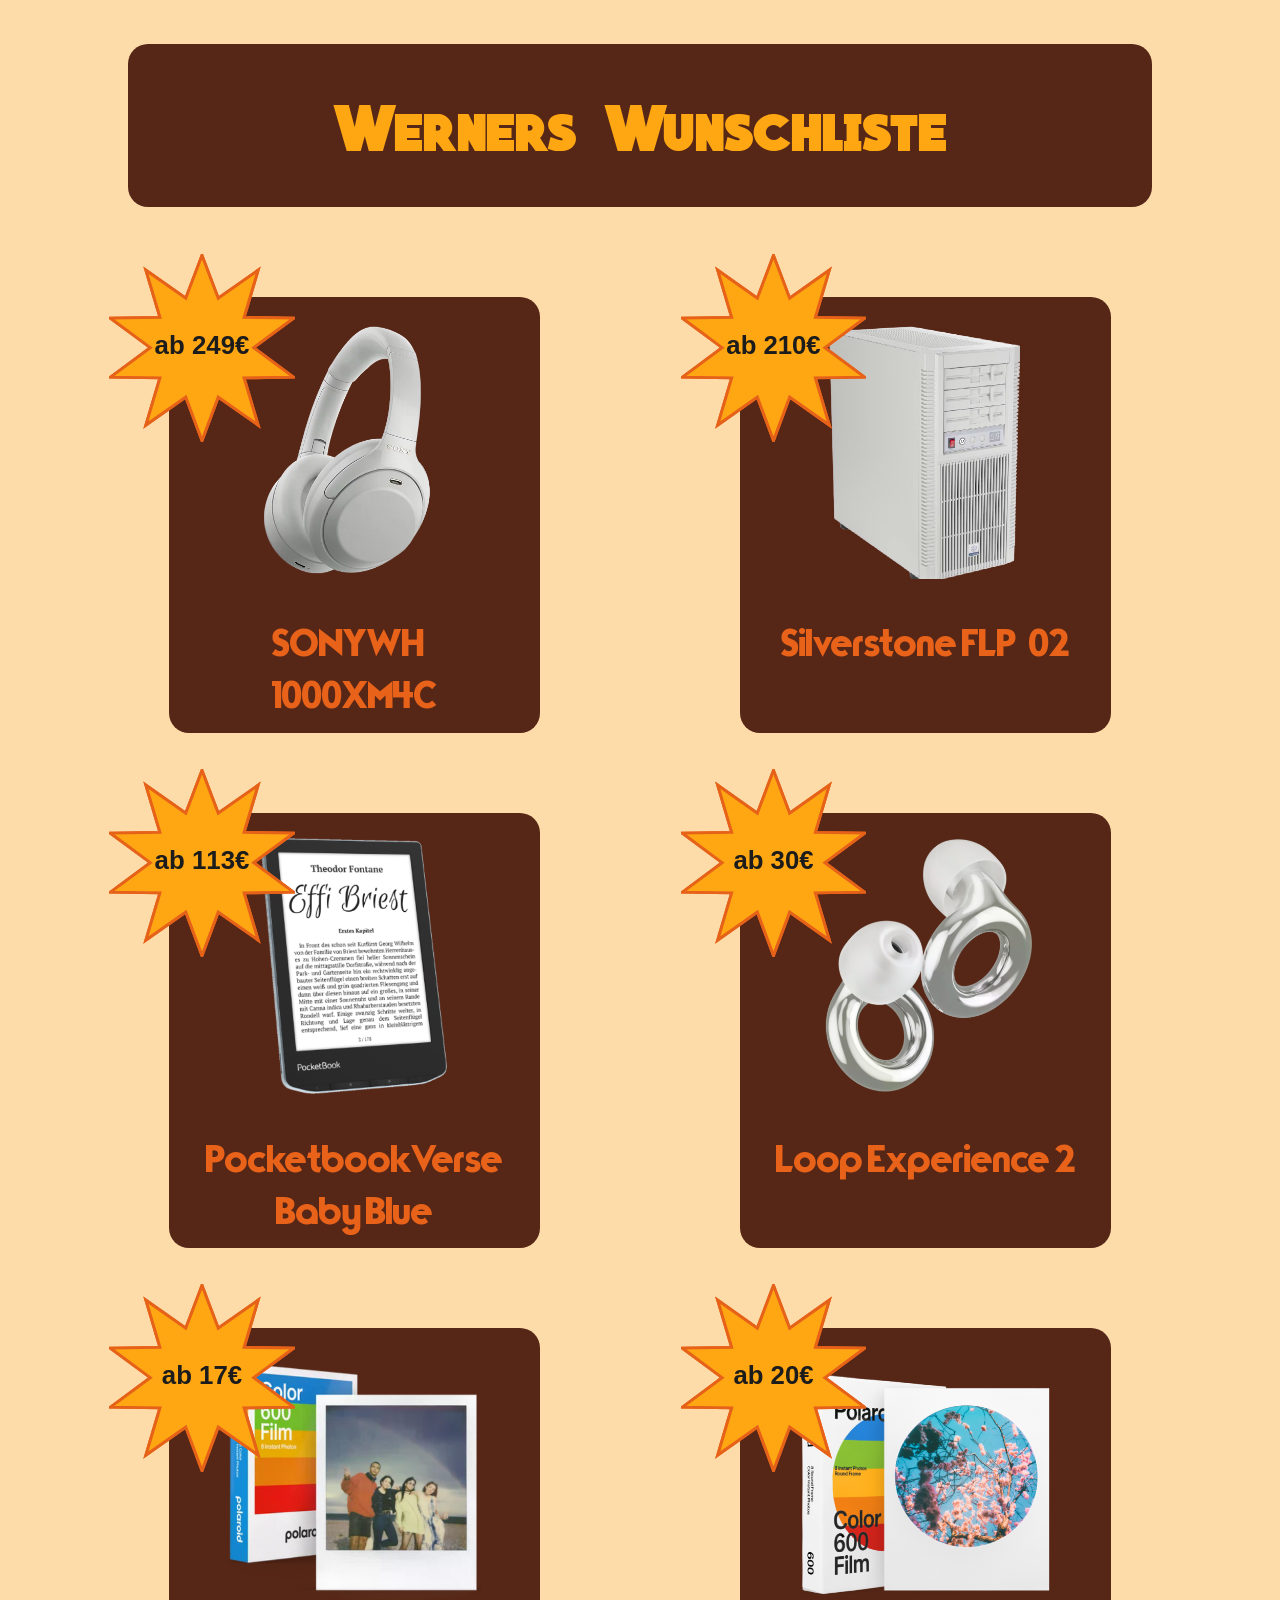
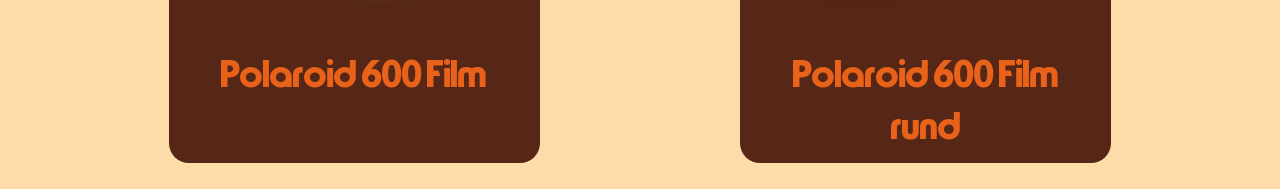
==== commit a76eee3c: "die html-struktur wurde verändert, sodass die positionierung der elemente jetzt auf einer ebene ist." ====
--- a/index.html
+++ b/index.html
@@ -11,59 +11,61 @@
         <h1>Werners Wunschliste</h1>
     </div>
     <div class="wishlist">
-        <div class="left-side">
-            <div class="blocker"></div>
-            <a href="https://www.idealo.de/preisvergleich/OffersOfProduct/208185497_-flp02-silverstone-technology.html" target="_blank">
-                <div class="left-content-container">
-                    <img src="pictures/pictures_one-size/2_pc-case.png" class="img-l">
-                    <img src="pictures/price-star-products/price-star-pc.svg" class="star-left">
-                    <img src="pictures/price-star-products/price-star-pc.svg" class="star-left-rotate">
-                    <p>Silverstone FLP-02</p>
-                </div>
-            </a>
-            <a href="https://www.idealo.de/preisvergleich/OffersOfProduct/206938114_-experience-2-silber-loop.html" target="_blank">
-                <div class="left-content-container">
-                    <img src="pictures/pictures_one-size/2_loop-earplugs.png" class="img-l">
-                    <img src="pictures/price-star-products/price-star-loop.svg" class="star-left">
-                    <img src="pictures/price-star-products/price-star-pc.svg" class="star-left-rotate">
-                    <p>Loop Experience 2</p>
-                </div>
-            </a>
-            <a href="https://www.idealo.de/preisvergleich/OffersOfProduct/201364928_-color-600-round-frame-polaroid.html" target="_blank">
-                <div class="left-content-container">
-                    <img src="pictures/pictures_one-size/2_polaroid-round.png" class="img-l">
-                    <img src="pictures/price-star-products/price-star-polaroidR.svg" class="star-left">
-                    <img src="pictures/price-star-products/price-star-pc.svg" class="star-left-rotate">
-                    <p>Polaroid 600 Film rund</p>
-                </div>
-            </a>
-        </div>
-        <div class="right-side">
-            <a href="https://www.idealo.de/preisvergleich/OffersOfProduct/214019326_-wh-1000xm4c-apache-207-collaboration-platinsilber-sony.html" target="_blank">
-                <div class="right-content-container">
-                    <img src="pictures/pictures_one-size/2_sony_kopfhörer.png" class="img-r">
-                    <img src="pictures/price-star-products/price-star-headphones.svg" class="star-right">
-                    <img src="pictures/price-star-products/price-star-headphones.svg" class="star-right-rotate">
-                    <p>SONY WH-1000XM4C</p>
-                </div>
-            </a>
-            <a href="https://www.idealo.de/preisvergleich/OffersOfProduct/203222499_-verse-blau-pocketbook.html" target="_blank">
-                <div class="right-content-container">
-                    <img src="pictures/pictures_one-size/2_e-reader.png" class="img-r">
-                    <img src="pictures/price-star-products/price-star-reader.svg" class="star-right">
-                    <img src="pictures/price-star-products/price-star-headphones.svg" class="star-right-rotate">
-                    <p>Pocketbook Verse<br>Baby Blue</p>
-                </div>
-            </a>
-            <a href="https://www.idealo.de/preisvergleich/OffersOfProduct/201364928_-color-600-round-frame-polaroid.html" target="_blank">
-                <div class="right-content-container">
-                    <img src="pictures/pictures_one-size/2_polaroid.png" class="img-r">
-                    <img src="pictures/price-star-products/price-star-polaroid.svg" class="star-right">
-                    <img src="pictures/price-star-products/price-star-polaroid.svg" class="star-right-rotate">
-                    <p>Polaroid 600 Film</p>
-                </div>
-            </a>
-        </div>
+        <a href="https://www.idealo.de/preisvergleich/OffersOfProduct/214019326_-wh-1000xm4c-apache-207-collaboration-platinsilber-sony.html"
+            target="_blank">
+            <div class="content-container">
+                <img src="pictures/pictures_one-size/2_sony_kopfhörer.png" class="img-r">
+                <img src="pictures/price-star-products/price-star-headphones.svg" class="star">
+                <img src="pictures/price-star-products/price-star-headphones.svg" class="star-rotate">
+                <p>SONY WH-1000XM4C</p>
+            </div>
+        </a>
+        <a href="https://www.idealo.de/preisvergleich/OffersOfProduct/208185497_-flp02-silverstone-technology.html"
+            target="_blank">
+            <div class="content-container">
+                <img src="pictures/pictures_one-size/2_pc-case.png" class="img-l">
+                <img src="pictures/price-star-products/price-star-pc.svg" class="star">
+                <img src="pictures/price-star-products/price-star-pc.svg" class="star-rotate">
+                <p>Silverstone FLP-02</p>
+            </div>
+        </a>
+        <a href="https://www.idealo.de/preisvergleich/OffersOfProduct/203222499_-verse-blau-pocketbook.html"
+            target="_blank">
+            <div class="content-container">
+                <img src="pictures/pictures_one-size/2_e-reader.png" class="img-r">
+                <img src="pictures/price-star-products/price-star-reader.svg" class="star">
+                <img src="pictures/price-star-products/price-star-headphones.svg" class="star-rotate">
+                <p>Pocketbook Verse<br>Baby Blue</p>
+            </div>
+        </a>
+        <a href="https://www.idealo.de/preisvergleich/OffersOfProduct/206938114_-experience-2-silber-loop.html"
+            target="_blank">
+            <div class="content-container">
+                <img src="pictures/pictures_one-size/2_loop-earplugs.png" class="img-l">
+                <img src="pictures/price-star-products/price-star-loop.svg" class="star">
+                <img src="pictures/price-star-products/price-star-pc.svg" class="star-rotate">
+                <p>Loop Experience 2</p>
+            </div>
+        </a>
+        <a href="https://www.idealo.de/preisvergleich/OffersOfProduct/201364928_-color-600-round-frame-polaroid.html"
+            target="_blank">
+            <div class="content-container">
+                <img src="pictures/pictures_one-size/2_polaroid.png" class="img-r">
+                <img src="pictures/price-star-products/price-star-polaroid.svg" class="star">
+                <img src="pictures/price-star-products/price-star-polaroid.svg" class="star-rotate">
+                <p>Polaroid 600 Film</p>
+            </div>
+        </a>
+        <a href="https://www.idealo.de/preisvergleich/OffersOfProduct/201364928_-color-600-round-frame-polaroid.html"
+            target="_blank">
+            <div class="content-container">
+                <img src="pictures/pictures_one-size/2_polaroid-round.png" class="img-l">
+                <img src="pictures/price-star-products/price-star-polaroidR.svg" class="star">
+                <img src="pictures/price-star-products/price-star-pc.svg" class="star-rotate">
+                <p>Polaroid 600 Film rund</p>
+            </div>
+        </a>
     </div>
 </body>
+
 </html>
--- a/styles.css
+++ b/styles.css
@@ -1,12 +1,3 @@
-@font-face {
-    font-family: disco;
-    src: url(/pictures/70SdiscopersonaluseBold-w14z2.otf);
-}
-
-@font-face {
-    font-family: kritzelei;
-    src: url(/pictures/BubbleBath.ttf);
-}
 @font-face {
     font-family: portal;
     src: url(/pictures/Typographica-Blp5.ttf);
@@ -28,70 +19,71 @@
 body {
     background-color: #FDDCA9;
     margin: 0;
+    padding: 2%;
 }
 
 .heading {
     display: flex;
     align-items: center;
     justify-content: center;
-    color: #FEA712;
     background-color: #562717;
-    margin: 30px 130px 90px;
+    margin: 2vh auto 10vh;
     border-radius: 20px;
-    font-size: 50px;
     font-family: "brachial";
+    width: 80vw;
 }
 
 .wishlist {
     display: flex;
+    flex-wrap: wrap;
+    justify-content: center;
+    gap: 80px 200px;
 }
 
-.left-side, .right-side {
-    width: 50%;
-    display: flex;
-    flex-direction: column;
-    gap: 200px;
-    align-items: center;
+h1 {
+    text-align: center;
+    font-size: 5vw;
+    color: #FEA712;
 }
 
 a {
     text-decoration: none;
 }
 
-.left-content-container, .right-content-container {
+.content-container {
     border-radius: 20px;
     display: flex;
     flex-direction: column;
     align-items: center;
     position: relative;
-    padding: 3%;
+    padding: 2vw;
+    width: 25vw;
+    height: 30vw;
     background-color: #562717;
 
     transition: transform .2s; /* animation */
 }
 
-.left-content-container:hover, .right-content-container:hover {
+.content-container:hover {
     transform: scale(1.1); /* wird 10% größer */
 }
 
-.left-content-container:hover .star-left-rotate,
-.right-content-container:hover .star-right-rotate {
+.content-container:hover .star-rotate {
     animation: drehen 3s linear infinite;
 }
 
-.star-left, .star-left-rotate, 
-.star-right, .star-right-rotate {
+.star, .star-rotate {
     position: absolute;
     width: 50%;
     left: -16%;
     top: -10%;
 }
 
-.star-left, .star-right {
+.star {
     z-index: 3;
 }
 
-.star-left-rotate, .star-right-rotate {
+.star-rotate {
     z-index: 2;
 }
 
@@ -103,8 +95,21 @@
 p {
     text-align: center;
     font-family: "portal";
-    font-size: 50px;
+    font-size: 3vw;
     color: #e8621a;
 }
 
 
+@media screen and (max-width: 450px) {
+    body {
+        background-color: pink;
+    }
+
+    .wishlist {
+        flex-direction: column;
+    }
+
+    .blocker {
+        display: none;
+    }
+}
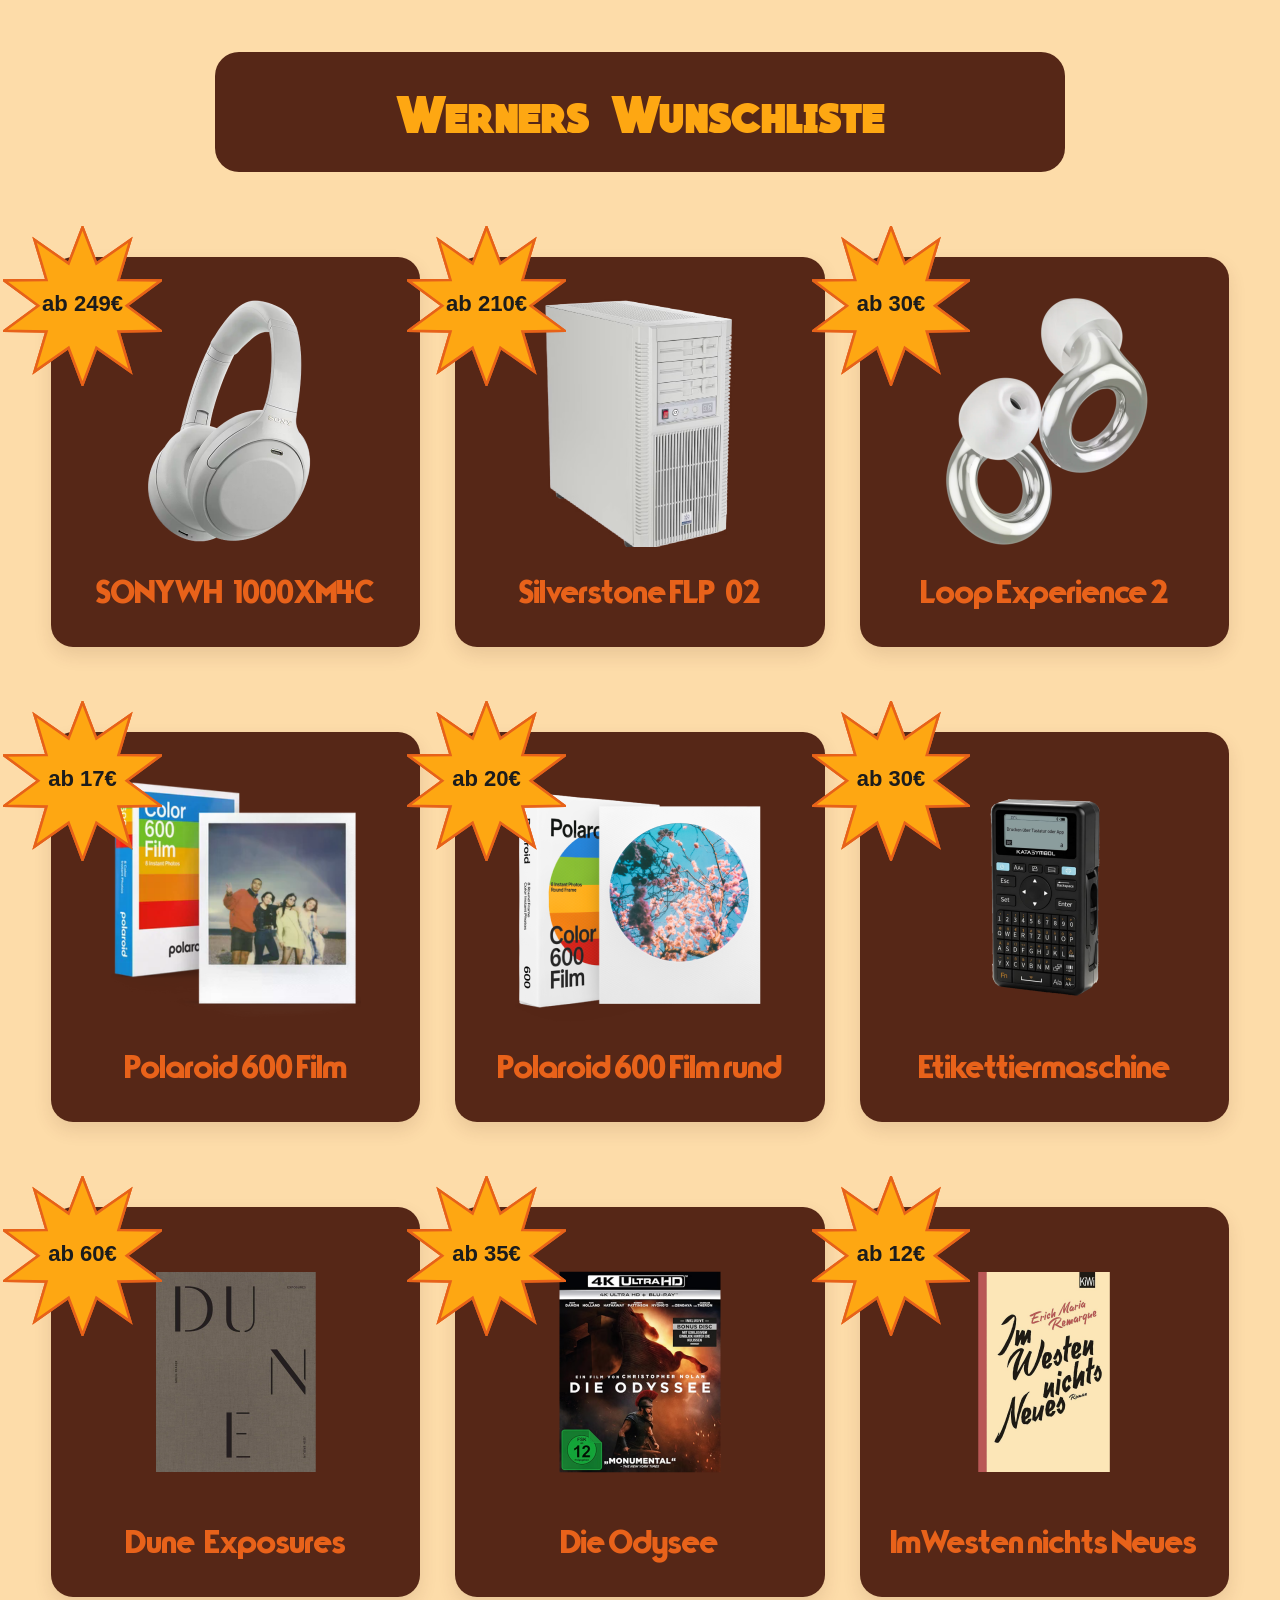
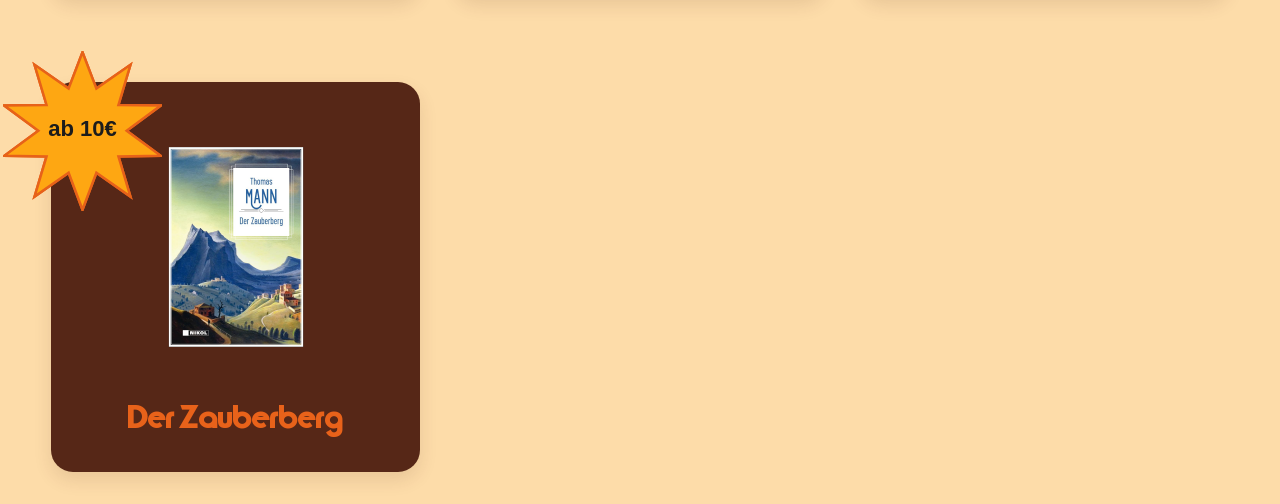
==== commit 506a147a: "hinzufügen von neuen Produkten. Anpassen der Links, Namen und Preisschilder dieser" ====
--- a/index.html
+++ b/index.html
@@ -3,7 +3,7 @@
 <head>
     <meta charset="UTF-8">
     <meta name="viewport" content="width=device-width, initial-scale=1.0">
-    <title>WWW</title>
+    <title>Werners Wunschliste</title>
     <link rel="stylesheet" href="styles.css">
 </head>
 <body>
@@ -27,15 +27,6 @@
                 <img src="pictures/price-star-products/price-star-pc.svg" class="star">
                 <img src="pictures/price-star-products/price-star-pc.svg" class="star-rotate">
                 <p>Silverstone FLP-02</p>
-            </div>
-        </a>
-        <a href="https://www.idealo.de/preisvergleich/OffersOfProduct/203222499_-verse-blau-pocketbook.html"
-            target="_blank">
-            <div class="content-container">
-                <img src="pictures/pictures_one-size/2_e-reader.png" class="img-r">
-                <img src="pictures/price-star-products/price-star-reader.svg" class="star">
-                <img src="pictures/price-star-products/price-star-headphones.svg" class="star-rotate">
-                <p>Pocketbook Verse<br>Baby Blue</p>
             </div>
         </a>
         <a href="https://www.idealo.de/preisvergleich/OffersOfProduct/206938114_-experience-2-silber-loop.html"
@@ -65,6 +56,51 @@
                 <p>Polaroid 600 Film rund</p>
             </div>
         </a>
+        <a href="https://www.amazon.de/SUPVAN-E11-Etikettendrucker-Deutsches-Festgr%C3%B6%C3%9F-Etiketten/dp/B0FG1DY4GR"
+            target="_blank">
+            <div class="content-container">
+                <img src="pictures/pictures_one-size/ettikettieren.png" class="img-l">
+                <img src="pictures/price-star-products/price-star-etikettieren.svg" class="star">
+                <img src="pictures/price-star-products/price-star-pc.svg" class="star-rotate">
+                <p>Etikettiermaschine</p>
+            </div>
+        </a>
+        <a href="https://www.amazon.de/gp/product/164722926X?psc=1"
+            target="_blank">
+            <div class="content-container">
+                <img src="pictures/pictures_one-size/dune.png" class="img-l">
+                <img src="pictures/price-star-products/price-star-dune.svg" class="star">
+                <img src="pictures/price-star-products/price-star-pc.svg" class="star-rotate">
+                <p>Dune: Exposures</p>
+            </div>
+        </a>
+        <a href="https://www.amazon.de/Die-Odyssee-4K-UHD-2-Blu-rays/dp/B0HMR9H3QX?ufe=app_do%3Aamzn1.fos.8b36938c-a9a7-4518-ac21-d97ae5adf50c"
+            target="_blank">
+            <div class="content-container">
+                <img src="pictures/pictures_one-size/odyssey.png" class="img-l">
+                <img src="pictures/price-star-products/price-star-odysee.svg" class="star">
+                <img src="pictures/price-star-products/price-star-pc.svg" class="star-rotate">
+                <p>Die Odysee</p>
+            </div>
+        </a>
+        <a href="https://www.amazon.de/gp/product/3462046330?psc=1"
+            target="_blank">
+            <div class="content-container">
+                <img src="pictures/pictures_one-size/westen.png" class="img-l">
+                <img src="pictures/price-star-products/price-star-westen.svg" class="star">
+                <img src="pictures/price-star-products/price-star-pc.svg" class="star-rotate">
+                <p>Im Westen nichts Neues</p>
+            </div>
+        </a>
+        <a href="https://www.amazon.de/Thomas-Mann-Zauberberg/dp/3690430429"
+            target="_blank">
+            <div class="content-container">
+                <img src="pictures/pictures_one-size/zauberberg.png" class="img-l">
+                <img src="pictures/price-star-products/price-star-zauberberg.svg" class="star">
+                <img src="pictures/price-star-products/price-star-pc.svg" class="star-rotate">
+                <p>Der Zauberberg</p>
+            </div>
+        </a>
     </div>
 </body>
 
--- a/styles.css
+++ b/styles.css
@@ -1,82 +1,154 @@
+
+/* ================================
+   SCHRIFTARTEN
+   ================================ */
+
 @font-face {
     font-family: portal;
-    src: url(/pictures/Typographica-Blp5.ttf);
-}
+    src: url("pictures/Typographica-Blp5.ttf");
+}
+
 @font-face {
     font-family: brachial;
-    src: url(/pictures/QuartzoBold-W9lv.ttf);
-}
+    src: url("pictures/QuartzoBold-W9lv.ttf");
+}
+
+/* ================================
+   ANIMATION
+   ================================ */
 
 @keyframes drehen {
     from {
         transform: rotate(0deg);
     }
+
     to {
         transform: rotate(360deg);
     }
+}
+
+/* ================================
+   GRUNDEINSTELLUNGEN
+   ================================ */
+
+* {
+    box-sizing: border-box; /* KI-ÄNDERUNG */
 }
 
 body {
     background-color: #FDDCA9;
     margin: 0;
-    padding: 2%;
-}
+    padding: 32px 4%; /* KI-ÄNDERUNG */
+    overflow-x: hidden; /* KI-ÄNDERUNG */
+}
+
+/* ================================
+   ÜBERSCHRIFT
+   ================================ */
 
 .heading {
     display: flex;
     align-items: center;
     justify-content: center;
+
     background-color: #562717;
-    margin: 2vh auto 10vh;
-    border-radius: 20px;
+
+    margin: 20px auto 85px; /* KI-ÄNDERUNG */
+    border-radius: 24px; /* KI-ÄNDERUNG */
+
     font-family: "brachial";
-    width: 80vw;
-}
-
-.wishlist {
-    display: flex;
-    flex-wrap: wrap;
-    justify-content: center;
-    gap: 80px 200px;
+
+    width: min(850px, 85%); /* KI-ÄNDERUNG */
+    min-height: 120px; /* KI-ÄNDERUNG */
+
+    padding: 15px 25px; /* KI-ÄNDERUNG */
 }
 
 h1 {
     text-align: center;
-    font-size: 5vw;
+
+    font-size: clamp(32px, 4vw, 58px); /* KI-ÄNDERUNG */
+
     color: #FEA712;
-}
+    margin: 0; /* KI-ÄNDERUNG */
+}
+
+/* ================================
+   PRODUKT-GRID
+   ================================ */
+
+.wishlist {
+    display: grid; /* KI-ÄNDERUNG */
+    
+    grid-template-columns: repeat(3, minmax(0, 1fr)); /* KI-ÄNDERUNG */
+
+    justify-content: center;
+
+    gap: 85px 35px; /* KI-ÄNDERUNG */
+
+    max-width: 1200px; /* KI-ÄNDERUNG */
+    margin: 0 auto; /* KI-ÄNDERUNG */
+}
+
+/* ================================
+   PRODUKT-CONTAINER
+   ================================ */
 
 a {
     text-decoration: none;
+    min-width: 0; /* KI-ÄNDERUNG */
 }
 
 .content-container {
-    border-radius: 20px;
+    border-radius: 22px;
+
     display: flex;
     flex-direction: column;
     align-items: center;
+    justify-content: space-between; /* KI-ÄNDERUNG */
+
     position: relative;
-    padding: 2vw;
-    width: 25vw;
-    height: 30vw;
+
+    padding: 30px 20px; /* KI-ÄNDERUNG */
+
+    width: 100%; /* KI-ÄNDERUNG */
+    height: 100%; /* KI-ÄNDERUNG */
+    min-height: 390px; /* KI-ÄNDERUNG */
+
     background-color: #562717;
 
-    transition: transform .2s; /* animation */
-}
+    transition: transform 0.25s ease,
+                box-shadow 0.25s ease; /* KI-ÄNDERUNG */
+
+    box-shadow: 0 8px 18px rgba(86, 39, 23, 0.12); /* KI-ÄNDERUNG */
+}
+
+/* KI-ÄNDERUNG: Dezenterer Hover-Effekt */
 
 .content-container:hover {
-    transform: scale(1.1); /* wird 10% größer */
-}
+    transform: scale(1.045);
+
+    box-shadow: 0 14px 28px rgba(86, 39, 23, 0.22);
+}
+
+/* KI-ÄNDERUNG: Sterne drehen sich weiterhin beim Hover */
 
 .content-container:hover .star-rotate {
     animation: drehen 3s linear infinite;
 }
 
-.star, .star-rotate {
+/* ================================
+   STERNE
+   ================================ */
+
+.star,
+.star-rotate {
     position: absolute;
-    width: 50%;
-    left: -16%;
-    top: -10%;
+
+    width: 43%; /* KI-ÄNDERUNG */
+
+    left: -13%; /* KI-ÄNDERUNG */
+    top: -8%; /* KI-ÄNDERUNG */
 }
 
 .star {
@@ -87,29 +159,216 @@
     z-index: 2;
 }
 
-.img-l, .img-r {
-    width: 80%;
+/* ================================
+   PRODUKTBILDER
+   ================================ */
+
+.img-l,
+.img-r {
+    width: 85%; /* KI-ÄNDERUNG */
+
+    height: 250px; /* KI-ÄNDERUNG */
+
+    object-fit: contain; /* KI-ÄNDERUNG */
+
     z-index: 1;
-}
+
+    margin-top: 10px; /* KI-ÄNDERUNG */
+}
+
+/* ================================
+   PRODUKTNAMEN
+   ================================ */
 
 p {
     text-align: center;
+
     font-family: "portal";
-    font-size: 3vw;
+
+    font-size: clamp(25px, 2.5vw, 36px); /* KI-ÄNDERUNG */
+
     color: #e8621a;
-}
-
-
-@media screen and (max-width: 450px) {
+
+    margin: 20px 0 5px; /* KI-ÄNDERUNG */
+
+    line-height: 1.2; /* KI-ÄNDERUNG */
+}
+
+/* ==================================================
+   KI-ÄNDERUNG: TABLET-DESIGN
+   ================================================== */
+
+@media screen and (max-width: 900px) {
+
+    .wishlist {
+        grid-template-columns: repeat(2, minmax(0, 1fr));
+
+        gap: 65px 25px;
+    }
+
+    .heading {
+        margin-bottom: 75px;
+        width: 90%;
+    }
+
+    .content-container {
+        min-height: 360px;
+        padding: 25px 15px;
+    }
+
+    .img-l,
+    .img-r {
+        height: 220px;
+    }
+
+    p {
+        font-size: clamp(25px, 3.5vw, 32px);
+    }
+}
+
+/* ==================================================
+   KI-ÄNDERUNG: SMARTPHONES
+   iPhone 11 bis iPhone 17
+   ================================================== */
+
+@media screen and (max-width: 600px) {
+
     body {
-        background-color: pink;
-    }
+        padding: 18px 18px 35px;
+    }
+
+    /* Überschrift */
+
+    .heading {
+        width: 100%;
+
+        min-height: 85px;
+
+        margin: 10px auto 55px;
+
+        padding: 12px;
+
+        border-radius: 17px;
+    }
+
+    h1 {
+        font-size: clamp(27px, 7vw, 38px);
+    }
+
+    /* KI-ÄNDERUNG: Nur EIN Produkt pro Zeile */
 
     .wishlist {
-        flex-direction: column;
-    }
-
-    .blocker {
-        display: none;
-    }
-}+        grid-template-columns: minmax(0, 1fr);
+
+        gap: 55px;
+
+        width: 100%;
+        max-width: 420px;
+
+        margin: 0 auto;
+    }
+
+    /* Produktcontainer */
+
+    .content-container {
+        width: 100%;
+
+        min-height: 350px;
+
+        padding: 25px 20px;
+
+        border-radius: 20px;
+    }
+
+    /* Produktbilder */
+
+    .img-l,
+    .img-r {
+        width: 82%;
+        height: 220px;
+
+        margin-top: 5px;
+    }
+
+    /* Sterne */
+
+
+    .star,
+    .star-rotate {
+        position: absolute;
+
+        width: 27%;
+
+        left: -3%;
+        top: -3%;
+
+        height: auto;
+        object-fit: contain;
+    }
+
+    /* Produktnamen */
+
+    p {
+        font-size: clamp(27px, 7vw, 34px);
+
+        margin-top: 18px;
+        line-height: 1.15;
+    }
+
+    /* KI-ÄNDERUNG: Hover-Vergrößerung auf Touch-Geräten deaktivieren */
+
+    /* .content-container:hover {
+        transform: none;
+        box-shadow: 0 8px 18px rgba(86, 39, 23, 0.12);
+    }
+
+    .content-container:hover .star-rotate {
+        animation: none;
+    } */
+}
+
+/* ==================================================
+   KI-ÄNDERUNG: SEHR KLEINE SMARTPHONES
+   ================================================== */
+
+@media screen and (max-width: 360px) {
+
+    body {
+        padding: 14px 14px 30px;
+    }
+
+    .heading {
+        min-height: 75px;
+        margin-bottom: 45px;
+    }
+
+    h1 {
+        font-size: 27px;
+    }
+
+    .content-container {
+        min-height: 320px;
+        padding: 20px 15px;
+    }
+
+    .img-l,
+    .img-r {
+        height: 195px;
+    }
+
+    p {
+        font-size: 26px;
+    }
+}
+
+/* KI-ÄNDERUNG: Bewegungsanimation bei entsprechender Systemeinstellung reduzieren */
+
+@media (prefers-reduced-motion: reduce) {
+
+    *,
+    *::before,
+    *::after {
+        animation-duration: 0.01ms !important;
+        transition-duration: 0.01ms !important;
+    }
+}
